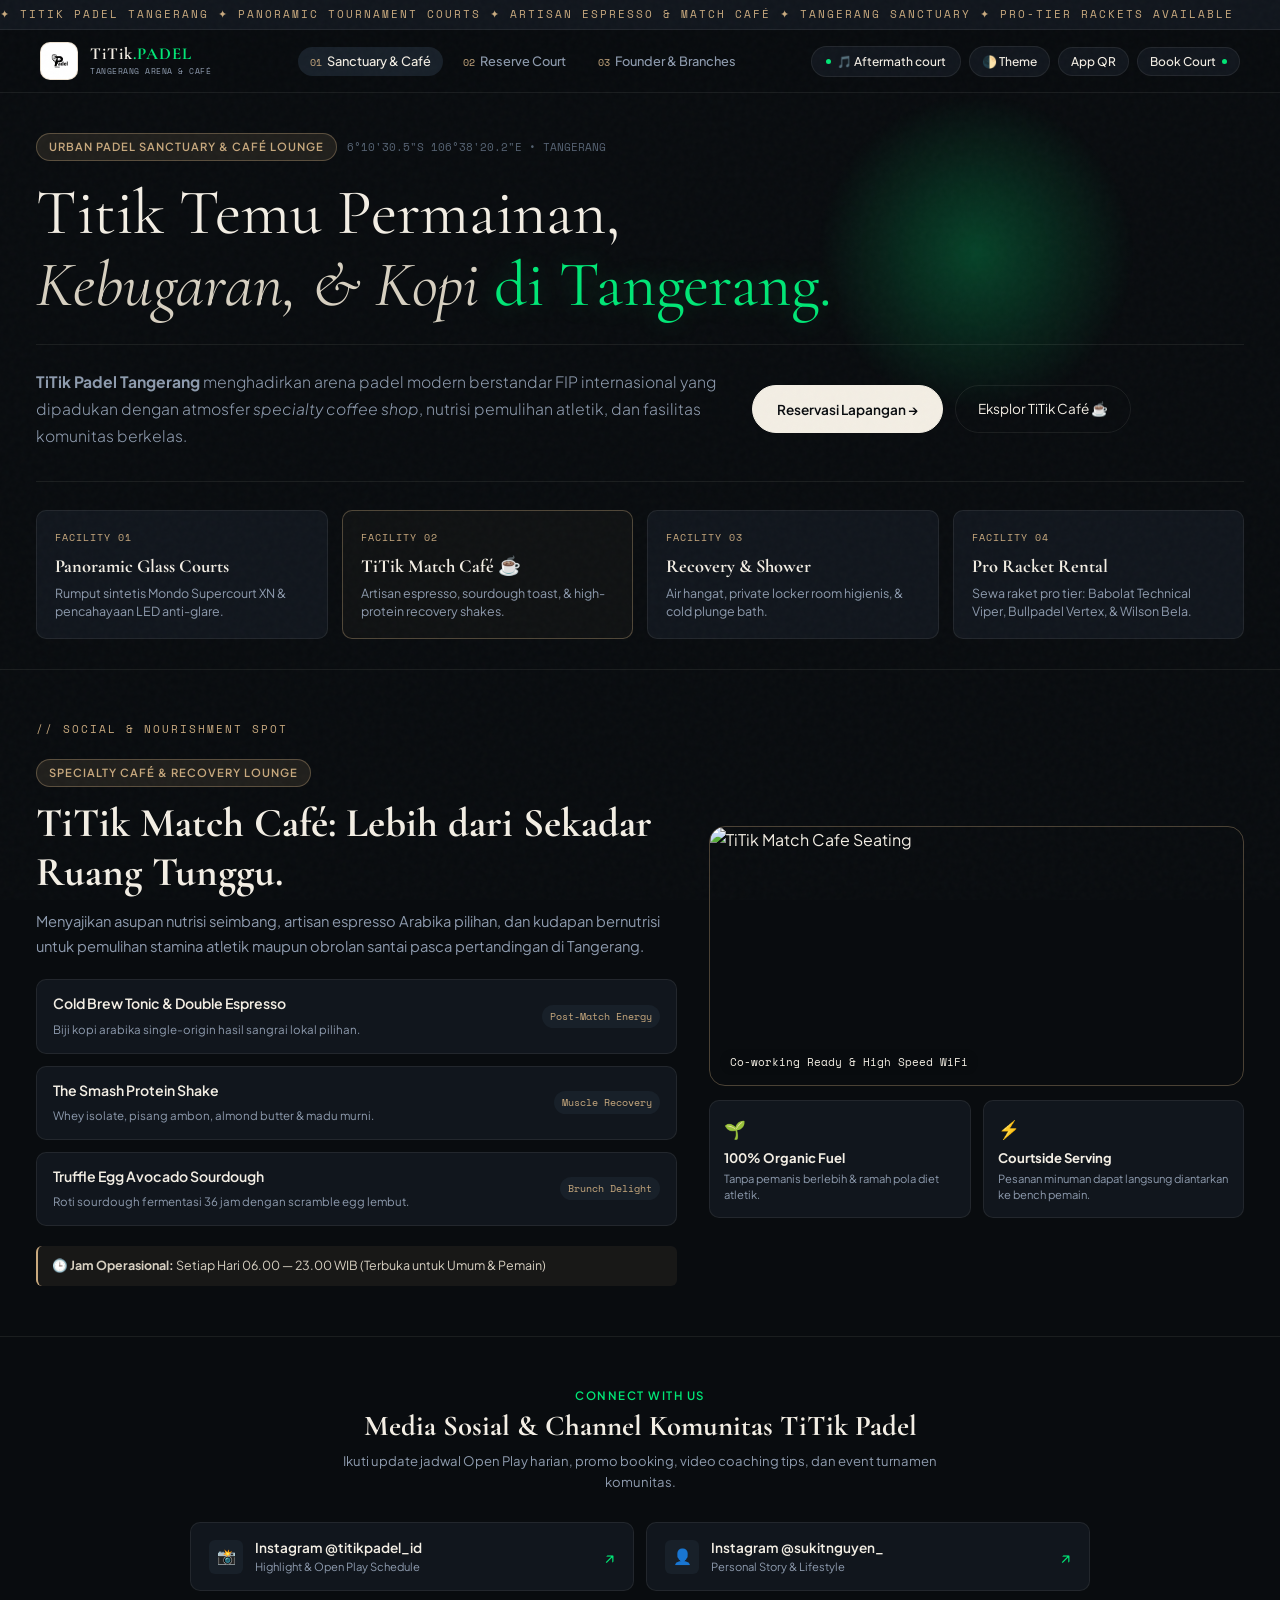
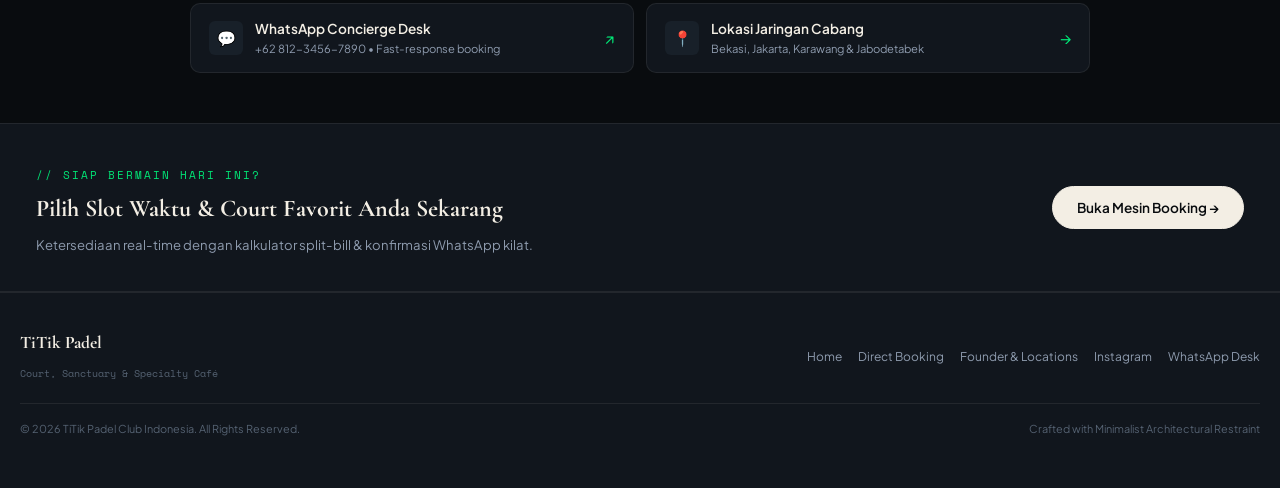
==== index.html @ 5cbf877b "website TitikPadel with App update v5.29 new revision of ui mobile and test update with new imeprove" ====
<!DOCTYPE html>
<html lang="id" class="dark">
<head>
    <meta charset="UTF-8">
    <meta name="viewport" content="width=device-width, initial-scale=1.0, maximum-scale=1.0, user-scalable=no, viewport-fit=cover">
    <title>TiTik Padel Tangerang — Court, Sanctuary & Match Café</title>
    
    <link rel="icon" type="image/svg+xml" href="Logo/Logo_Padel.svg">
    <link rel="alternate icon" type="image/png" href="Logo/Logo_Padel.svg">
    <link rel="apple-touch-icon" href="Logo/Logo_Padel.svg">

    <link rel="manifest" href="manifest.json">
    <meta name="theme-color" content="#090C0F">
    <meta name="mobile-web-app-capable" content="yes">
    
    <link rel="preconnect" href="https://fonts.googleapis.com">
    <link rel="preconnect" href="https://fonts.gstatic.com" crossorigin>
    <link href="https://fonts.googleapis.com/css2?family=Cormorant+Garamond:ital,wght@0,400;0,600;0,700;1,400&family=Plus+Jakarta+Sans:wght@300;400;500;600;700&family=Space+Mono:wght@400;700&display=swap" rel="stylesheet">
    <link rel="stylesheet" href="style.css">
    
    <script src="https://cdn.jsdelivr.net/npm/qrcodejs@1.0.0/qrcode.min.js"></script>
    <script>
        (function() {
            const savedTheme = localStorage.getItem('titik_theme_mode') || 'dark';
            if (savedTheme === 'light') {
                document.documentElement.classList.remove('dark');
                document.documentElement.classList.add('light-theme');
            }
        })();
    </script>
</head>
<body class="bg-obsidian text-ecru antialiased selection:bg-court-green selection:text-obsidian" data-music-theme="hiper">

    <div class="noise-overlay" aria-hidden="true"></div>
    <audio id="globalAudio" preload="auto"></audio>

    <div id="toastNotification" class="toast-bubble" role="alert" aria-live="assertive">
        <span class="toast-icon">⚡</span>
        <span id="toastMsg" class="toast-text">Slot berhasil dipilih.</span>
    </div>

    <!-- Tombol Menu Kotak Floating di Posisi Tanda Plus (Kanan Bawah) untuk Mobile -->
    <button class="mobile-floating-menu-btn" id="mobileMenuBtn" aria-label="Toggle Menu">
        <span>☰</span>
    </button>

    <div class="top-marquee">
        <div class="marquee-track">
            <span>✦ TITIK PADEL TANGERANG ✦ PANORAMIC TOURNAMENT COURTS ✦ ARTISAN ESPRESSO & MATCH CAFÉ ✦ TANGERANG SANCTUARY ✦ PRO-TIER RACKETS AVAILABLE</span>
        </div>
    </div>

    <!-- NAVBAR -->
    <header class="luxury-navbar">
        <div class="nav-inner">
            <a href="javascript:void(0)" onclick="navigateTo('sanctuary')" class="brand-signature">
                <div class="logo-wrapper">
                    <img src="Logo/Logo_Padel.svg" alt="TiTik Padel Logo" class="brand-svg-logo" onerror="this.onerror=null; this.src='Logo/Logo_Padel.svg';">
                </div>
                <div class="brand-text">
                    <span class="brand-title">TiTik<span>.PADEL</span></span>
                    <span class="brand-tagline">TANGERANG ARENA & CAFÉ</span>
                </div>
            </a>

            <nav class="nav-menu">
                <button onclick="navigateTo('sanctuary')" class="nav-link active" data-nav="sanctuary"><span>01</span> Sanctuary & Café</button>
                <button onclick="navigateTo('booking')" class="nav-link" data-nav="booking"><span>02</span> Reserve Court</button>
                <button onclick="navigateTo('founder')" class="nav-link" data-nav="founder"><span>03</span> Founder & Branches</button>
            </nav>

            <div class="nav-actions">
                <button id="openMusicModalBtn" class="btn-editorial" style="padding: 7px 14px; cursor: pointer;">
                    <span class="btn-dot" id="musicPulseDot"></span>
                    <span id="navTrackTitle" class="btn-text">🎵 Shuffle Music</span>
                </button>

                <button id="themeToggle" class="btn-editorial" style="padding: 7px 12px; cursor: pointer;" title="Ganti Mode Warna">
                    <span>🌓 Theme</span>
                </button>

                <!-- Tombol QR Code (Hanya di Desktop) -->
                <button onclick="openQRModal()" class="btn-editorial hidden-mobile" style="cursor: pointer;">
                    <span class="btn-text">App QR</span>
                </button>

                <!-- Tombol Install Langsung (Hanya di Mobile jika belum terinstal) -->
                <button id="btnInstallApp" class="btn-editorial" style="cursor: pointer; display: none; background: var(--c-court-green); color: var(--c-obsidian); font-weight: 700;">
                    <span class="btn-text">📥 Install App</span>
                </button>

                <button onclick="navigateTo('booking')" class="btn-editorial hidden-mobile" style="cursor: pointer;">
                    <span class="btn-text">Book Court</span>
                    <span class="btn-dot"></span>
                </button>
            </div>
        </div>

        <div class="mobile-nav-drawer" id="mobileDrawer">
            <button onclick="navigateTo('sanctuary'); closeMobileMenu();" class="mobile-nav-item active" data-nav-mobile="sanctuary">01. Sanctuary & Café</button>
            <button onclick="navigateTo('booking'); closeMobileMenu();" class="mobile-nav-item" data-nav-mobile="booking">02. Reserve Court</button>
            <button onclick="navigateTo('founder'); closeMobileMenu();" class="mobile-nav-item" data-nav-mobile="founder">03. Founder & Branches</button>
            <div class="mobile-drawer-socials">
                <span>Direct Links:</span>
                <div class="drawer-social-icons">
                    <a href="https://www.instagram.com/titikpadel_id/" target="_blank" rel="noopener">Instagram</a>
                    <a href="https://www.instagram.com/sukitnguyen_?igsh=MXJwODJlb2YyNWVobw==" target="_blank" rel="noopener">Founder</a>
                    <a href="https://wa.me/6281234567890" target="_blank" rel="noopener">WhatsApp</a>
                </div>
            </div>
        </div>
    </header>

    <!-- LAYER 01: SANCTUARY & CAFÉ -->
    <div id="layer-sanctuary" class="page-layer active">
        <section class="hero-sanctuary">
            <div class="hero-backdrop-glow"></div>
            
            <div class="hero-content">
                <div class="hero-eyebrow">
                    <span class="badge-pill">Urban Padel Sanctuary & Café Lounge</span>
                    <span class="coords">6°10'30.5"S 106°38'20.2"E • TANGERANG</span>
                </div>

                <h1 class="hero-display-title">
                    Titik Temu Permainan, <br>
                    <em>Kebugaran, & Kopi</em> <span class="text-glow">di Tangerang.</span>
                </h1>

                <div class="hero-split-desc">
                    <p class="lead-text">
                        <strong>TiTik Padel Tangerang</strong> menghadirkan arena padel modern berstandar FIP internasional yang dipadukan dengan atmosfer <em>specialty coffee shop</em>, nutrisi pemulihan atletik, dan fasilitas komunitas berkelas.
                    </p>
                    <div class="hero-cta-cluster">
                        <button onclick="navigateTo('booking')" class="btn-luxe-solid">Reservasi Lapangan &rarr;</button>
                        <a href="#cafe-section" class="btn-luxe-outline">Eksplor TiTik Café ☕</a>
                    </div>
                </div>
            </div>

            <div class="sanctuary-stats-bar">
                <div class="stat-card">
                    <span class="stat-mono">FACILITY 01</span>
                    <h3>Panoramic Glass Courts</h3>
                    <p>Rumput sintetis Mondo Supercourt XN & pencahayaan LED anti-glare.</p>
                </div>
                <div class="stat-card highlight-cafe">
                    <span class="stat-mono">FACILITY 02</span>
                    <h3>TiTik Match Café ☕</h3>
                    <p>Artisan espresso, sourdough toast, & high-protein recovery shakes.</p>
                </div>
                <div class="stat-card">
                    <span class="stat-mono">FACILITY 03</span>
                    <h3>Recovery & Shower</h3>
                    <p>Air hangat, private locker room higienis, & cold plunge bath.</p>
                </div>
                <div class="stat-card">
                    <span class="stat-mono">FACILITY 04</span>
                    <h3>Pro Racket Rental</h3>
                    <p>Sewa raket pro tier: Babolat Technical Viper, Bullpadel Vertex, & Wilson Bela.</p>
                </div>
            </div>
        </section>

        <!-- Café Feature -->
        <section id="cafe-section" class="cafe-feature-section">
            <div class="container-luxury">
                <div class="section-tag-line">
                    <span>// SOCIAL & NOURISHMENT SPOT</span>
                </div>

                <div class="cafe-grid-layout">
                    <div class="cafe-story">
                        <span class="badge-pill cafe-badge">Specialty Café & Recovery Lounge</span>
                        <h2 class="section-heading-serif">TiTik Match Café: Lebih dari Sekadar Ruang Tunggu.</h2>
                        <p class="cafe-p">
                            Menyajikan asupan nutrisi seimbang, artisan espresso Arabika pilihan, dan kudapan bernutrisi untuk pemulihan stamina atletik maupun obrolan santai pasca pertandingan di Tangerang.
                        </p>

                        <div class="cafe-menu-highlights">
                            <div class="menu-item-row">
                                <div class="menu-lead">
                                    <span class="menu-title">Cold Brew Tonic & Double Espresso</span>
                                    <span class="menu-desc">Biji kopi arabika single-origin hasil sangrai lokal pilihan.</span>
                                </div>
                                <span class="menu-tag">Post-Match Energy</span>
                            </div>

                            <div class="menu-item-row">
                                <div class="menu-lead">
                                    <span class="menu-title">The Smash Protein Shake</span>
                                    <span class="menu-desc">Whey isolate, pisang ambon, almond butter & madu murni.</span>
                                </div>
                                <span class="menu-tag">Muscle Recovery</span>
                            </div>

                            <div class="menu-item-row">
                                <div class="menu-lead">
                                    <span class="menu-title">Truffle Egg Avocado Sourdough</span>
                                    <span class="menu-desc">Roti sourdough fermentasi 36 jam dengan scramble egg lembut.</span>
                                </div>
                                <span class="menu-tag">Brunch Delight</span>
                            </div>
                        </div>

                        <div class="cafe-timing-bar">
                            <span>🕒 <strong>Jam Operasional:</strong> Setiap Hari 06.00 — 23.00 WIB (Terbuka untuk Umum & Pemain)</span>
                        </div>
                    </div>

                    <div class="cafe-visuals">
                        <div class="cafe-card-photo-main">
                            <img src="https://images.unsplash.com/photo-1554118811-1e0d58224f24?q=80&w=800&auto=format&fit=crop" alt="TiTik Match Cafe Seating" class="cafe-img">
                            <div class="photo-overlay-tag">
                                <span>Co-working Ready & High Speed WiFi</span>
                            </div>
                        </div>
                        <div class="cafe-mini-grid">
                            <div class="mini-spec-card">
                                <span class="spec-icon">🌱</span>
                                <h4>100% Organic Fuel</h4>
                                <p>Tanpa pemanis berlebih & ramah pola diet atletik.</p>
                            </div>
                            <div class="mini-spec-card">
                                <span class="spec-icon">⚡</span>
                                <h4>Courtside Serving</h4>
                                <p>Pesanan minuman dapat langsung diantarkan ke bench pemain.</p>
                            </div>
                        </div>
                    </div>
                </div>
            </div>
        </section>

        <!-- Social Channels -->
        <section class="main-socials-section">
            <div class="container-luxury">
                <div class="channels-head text-center">
                    <span class="section-subtitle">CONNECT WITH US</span>
                    <h2 class="section-heading-serif">Media Sosial & Channel Komunitas TiTik Padel</h2>
                    <p>Ikuti update jadwal Open Play harian, promo booking, video coaching tips, dan event turnamen komunitas.</p>
                </div>

                <div class="social-channels-bar">
                    <a href="https://www.instagram.com/titikpadel_id/" target="_blank" class="social-hub-card highlight" rel="noopener">
                        <div class="sh-left">
                            <div class="sh-icon">📸</div>
                            <div>
                                <span class="sh-title">Instagram @titikpadel_id</span>
                                <span class="sh-sub">Highlight & Open Play Schedule</span>
                            </div>
                        </div>
                        <span class="sh-arrow">&nearr;</span>
                    </a>

                    <a href="https://www.instagram.com/sukitnguyen_?igsh=MXJwODJlb2YyNWVobw==" target="_blank" class="social-hub-card" rel="noopener">
                        <div class="sh-left">
                            <div class="sh-icon">👤</div>
                            <div>
                                <span class="sh-title">Instagram @sukitnguyen_</span>
                                <span class="sh-sub">Personal Story & Lifestyle</span>
                            </div>
                        </div>
                        <span class="sh-arrow">&nearr;</span>
                    </a>

                    <a href="https://wa.me/6281234567890" target="_blank" class="social-hub-card" rel="noopener">
                        <div class="sh-left">
                            <div class="sh-icon">💬</div>
                            <div>
                                <span class="sh-title">WhatsApp Concierge Desk</span>
                                <span class="sh-sub">+62 812-3456-7890 &bull; Fast-response booking</span>
                            </div>
                        </div>
                        <span class="sh-arrow">&nearr;</span>
                    </a>

                    <a href="javascript:void(0)" onclick="navigateTo('founder'); setTimeout(() => document.getElementById('venues-section').scrollIntoView({behavior:'smooth'}), 300);" class="social-hub-card" rel="noopener">
                        <div class="sh-left">
                            <div class="sh-icon">📍</div>
                            <div>
                                <span class="sh-title">Lokasi Jaringan Cabang</span>
                                <span class="sh-sub">Bekasi, Jakarta, Karawang & Jabodetabek</span>
                            </div>
                        </div>
                        <span class="sh-arrow">&rarr;</span>
                    </a>
                </div>
            </div>
        </section>

        <section class="booking-cta-strip">
            <div class="container-luxury flex-between-cta">
                <div>
                    <span class="section-tag-line" style="color: var(--c-court-green);">// SIAP BERMAIN HARI INI?</span>
                    <h3 class="cta-title">Pilih Slot Waktu & Court Favorit Anda Sekarang</h3>
                    <p class="cta-desc">Ketersediaan real-time dengan kalkulator split-bill & konfirmasi WhatsApp kilat.</p>
                </div>
                <button onclick="navigateTo('booking')" class="btn-luxe-solid cta-btn">Buka Mesin Booking &rarr;</button>
            </div>
        </section>
    </div>

    <!-- LAYER 02: BOOKING ENGINE -->
    <div id="layer-booking" class="page-layer">
        <main class="booking-engine-wrapper">
            <div class="engine-steps-bar">
                <div class="step-badge active" id="badgeStep1"><span>01</span> Tanggal & Lapangan</div>
                <div class="step-line"></div>
                <div class="step-badge" id="badgeStep2"><span>02</span> Jam Bermain</div>
                <div class="step-line"></div>
                <div class="step-badge" id="badgeStep3"><span>03</span> Pro Gear & Café</div>
                <div class="step-line"></div>
                <div class="step-badge" id="badgeStep4"><span>04</span> Checkout</div>
            </div>

            <div class="engine-main-grid">
                <div class="workspace-panel">
                    <section class="panel-box">
                        <div class="panel-head">
                            <div class="head-left">
                                <span class="step-indicator">STEP 01</span>
                                <h2>Pilih Tanggal Bermain</h2>
                            </div>
                            <div class="head-right">
                                <span class="slot-counter-badge" id="availCountBadge">Memuat ketersediaan...</span>
                            </div>
                        </div>

                        <div class="date-ribbon-wrapper">
                            <button type="button" class="ribbon-arrow-btn prev hidden-mobile" id="dateScrollPrev" aria-label="Previous Day">&#8249;</button>
                            <div class="date-ribbon-scroller" id="dateRibbon"></div>
                            <button type="button" class="ribbon-arrow-btn next hidden-mobile" id="dateScrollNext" aria-label="Next Day">&#8250;</button>
                        </div>
                        <div class="swipe-hint mobile-only">⇄ Geser ke samping untuk ganti tanggal</div>
                    </section>

                    <section class="panel-box">
                        <div class="panel-head">
                            <div class="head-left">
                                <span class="step-indicator">STEP 02</span>
                                <h2>Pilih Arena Lapangan TiTik Tangerang</h2>
                            </div>
                            <div class="court-filter-toggle">
                                <button class="filter-btn active" data-filter="all">Semua</button>
                                <button class="filter-btn" data-filter="indoor">Indoor</button>
                                <button class="filter-btn" data-filter="outdoor">Semi-Outdoor</button>
                            </div>
                        </div>

                        <div class="court-cards-container" id="courtContainer"></div>
                    </section>

                    <section class="panel-box">
                        <div class="panel-head">
                            <div class="head-left">
                                <span class="step-indicator">STEP 03</span>
                                <h2>Pilih Jam & Sesi Waktu</h2>
                                <p class="panel-sub">Pilih satu atau beberapa slot berurutan untuk durasi lebih panjang.</p>
                            </div>
                            
                            <div class="slot-legend-editorial">
                                <span class="legend-chip"><i class="chip-dot dot-free"></i> Tersedia</span>
                                <span class="legend-chip"><i class="chip-dot dot-chosen"></i> Dipilih</span>
                                <span class="legend-chip"><i class="chip-dot dot-taken"></i> Terisi</span>
                            </div>
                        </div>

                        <div class="period-cluster">
                            <div class="period-label">
                                <span>☕ MORNING SESSIONS</span>
                                <small>06:00 — 11:00 WIB (Tarif Pagi)</small>
                            </div>
                            <div class="slot-matrix-grid" id="morningMatrix"></div>
                        </div>

                        <div class="period-cluster">
                            <div class="period-label">
                                <span>☀️ NOON & AFTERNOON</span>
                                <small>11:00 — 17:00 WIB (Tarif Siang)</small>
                            </div>
                            <div class="slot-matrix-grid" id="afternoonMatrix"></div>
                        </div>

                        <div class="period-cluster">
                            <div class="period-label">
                                <span>🌙 PRIME NIGHT MATCHES</span>
                                <small>17:00 — 23:00 WIB (Peak Match Atmosphere)</small>
                            </div>
                            <div class="slot-matrix-grid" id="nightMatrix"></div>
                        </div>
                    </section>

                    <section class="panel-box">
                        <div class="panel-head">
                            <div class="head-left">
                                <span class="step-indicator">STEP 04</span>
                                <h2>Pilihan Sewa Raket (Reguler & Pro-Tier)</h2>
                                <p class="panel-sub">Tentukan raket sesuai gaya bermain Anda: Reguler Club atau Carbon Pro.</p>
                            </div>
                        </div>

                        <div class="addons-grid-luxe">
                            <div class="luxe-addon-card" data-addon-id="racket_std">
                                <div class="addon-left-meta">
                                    <div class="addon-icon-sym">🎾</div>
                                    <div class="addon-detail">
                                        <h4>Standard Club Racket (Bullpadel / Nox Entry)</h4>
                                        <p>Cocok untuk pemula, kontrol seimbang & nyaman.</p>
                                        <span class="addon-fee">+Rp 40.000 / raket</span>
                                    </div>
                                </div>
                                <div class="qty-counter">
                                    <button type="button" class="btn-qty minus" data-target="racket_std">-</button>
                                    <span class="qty-val" id="qty-racket_std">0</span>
                                    <button type="button" class="btn-qty plus" data-target="racket_std">+</button>
                                </div>
                            </div>

                            <div class="luxe-addon-card" data-addon-id="racket_vertex">
                                <div class="addon-left-meta">
                                    <div class="addon-icon-sym">⭐</div>
                                    <div class="addon-detail">
                                        <h4>Bullpadel Vertex 04 Pro 2026</h4>
                                        <p>Carbon Xtend 12K, Topspin texture & extreme power.</p>
                                        <span class="addon-fee">+Rp 95.000 / raket</span>
                                    </div>
                                </div>
                                <div class="qty-counter">
                                    <button type="button" class="btn-qty minus" data-target="racket_vertex">-</button>
                                    <span class="qty-val" id="qty-racket_vertex">0</span>
                                    <button type="button" class="btn-qty plus" data-target="racket_vertex">+</button>
                                </div>
                            </div>

                            <div class="luxe-addon-card" data-addon-id="racket_viper">
                                <div class="addon-left-meta">
                                    <div class="addon-icon-sym">🔥</div>
                                    <div class="addon-detail">
                                        <h4>Babolat Technical Viper Carbon</h4>
                                        <p>Raket Juan Lebrón edition, maximum explosive smash power.</p>
                                        <span class="addon-fee">+Rp 110.000 / raket</span>
                                    </div>
                                </div>
                                <div class="qty-counter">
                                    <button type="button" class="btn-qty minus" data-target="racket_viper">-</button>
                                    <span class="qty-val" id="qty-racket_viper">0</span>
                                    <button type="button" class="btn-qty plus" data-target="racket_viper">+</button>
                                </div>
                            </div>

                            <div class="luxe-addon-card" data-addon-id="racket_bela">
                                <div class="addon-left-meta">
                                    <div class="addon-icon-sym">🏆</div>
                                    <div class="addon-detail">
                                        <h4>Wilson Bela Pro V2 (Fernando Belasteguín)</h4>
                                        <p>Premium 3K Carbon, solid feel & tournament precision.</p>
                                        <span class="addon-fee">+Rp 115.000 / raket</span>
                                    </div>
                                </div>
                                <div class="qty-counter">
                                    <button type="button" class="btn-qty minus" data-target="racket_bela">-</button>
                                    <span class="qty-val" id="qty-racket_bela">0</span>
                                    <button type="button" class="btn-qty plus" data-target="racket_bela">+</button>
                                </div>
                            </div>
                        </div>

                        <div class="border-t border-slate-800 pt-5 mt-6">
                            <div class="panel-head" style="margin-bottom: 12px;">
                                <div class="head-left">
                                    <span class="step-indicator">EXTRA CONSUMABLES</span>
                                    <h3 style="font-size: 1.1rem; font-weight: 700;">Pilihan Bola & Paket TiTik Café</h3>
                                </div>
                            </div>

                            <div class="addons-grid-luxe">
                                <div class="luxe-addon-card" data-addon-id="balls_regular">
                                    <div class="addon-left-meta">
                                        <div class="addon-icon-sym">🎾</div>
                                        <div class="addon-detail">
                                            <h4>Bola Padel Reguler (Sewa 3 Bola Latihan)</h4>
                                            <p>Bola standar latihan klub dengan tekanan stabil.</p>
                                            <span class="addon-fee">+Rp 25.000 / set</span>
                                        </div>
                                    </div>
                                    <div class="qty-counter">
                                        <button type="button" class="btn-qty minus" data-target="balls_regular">-</button>
                                        <span class="qty-val" id="qty-balls_regular">0</span>
                                        <button type="button" class="btn-qty plus" data-target="balls_regular">+</button>
                                    </div>
                                </div>

                                <div class="luxe-addon-card" data-addon-id="balls_pro">
                                    <div class="addon-left-meta">
                                        <div class="addon-icon-sym">🥫</div>
                                        <div class="addon-detail">
                                            <h4>Head Padel Pro Can (3 Bola Baru Segel FIP)</h4>
                                            <p>Kaleng baru bertekanan turnamen. Hak milik Anda.</p>
                                            <span class="addon-fee">+Rp 55.000 / kaleng</span>
                                        </div>
                                    </div>
                                    <div class="qty-counter">
                                        <button type="button" class="btn-qty minus" data-target="balls_pro">-</button>
                                        <span class="qty-val" id="qty-balls_pro">0</span>
                                        <button type="button" class="btn-qty plus" data-target="balls_pro">+</button>
                                    </div>
                                </div>

                                <div class="luxe-addon-card" data-addon-id="cafepack">
                                    <div class="addon-left-meta">
                                        <div class="addon-icon-sym">☕</div>
                                        <div class="addon-detail">
                                            <h4>TiTik Café Recovery Perk (2 Drink + Snack)</h4>
                                            <p>2 Iced Latte/Shake + 1 Energy Bar diantar ke bench lapangan.</p>
                                            <span class="addon-fee">+Rp 75.000 / bundle</span>
                                        </div>
                                    </div>
                                    <div class="qty-counter">
                                        <button type="button" class="btn-qty minus" data-target="cafepack">-</button>
                                        <span class="qty-val" id="qty-cafepack">0</span>
                                        <button type="button" class="btn-qty plus" data-target="cafepack">+</button>
                                    </div>
                                </div>
                            </div>
                        </div>
                    </section>
                </div>

                <aside class="concierge-sidebar" id="conciergeSidebar">
                    <div class="concierge-card">
                        <div class="concierge-header">
                            <div class="concierge-badge">TITIK CONCIERGE TICKET</div>
                            <span class="live-pulse">ARENA LIVE</span>
                        </div>

                        <div class="manifest-table">
                            <div class="manifest-item">
                                <span class="m-lbl">Tanggal Bermain</span>
                                <span class="m-val" id="summaryDate">-</span>
                            </div>
                            <div class="manifest-item">
                                <span class="m-lbl">Arena Lapangan</span>
                                <span class="m-val" id="summaryCourt">-</span>
                            </div>
                            <div class="manifest-item">
                                <span class="m-lbl">Durasi & Slot</span>
                                <div class="m-val-block" id="summarySlots">
                                    <span class="placeholder-text">Belum ada slot dipilih</span>
                                </div>
                            </div>
                            <div class="manifest-item">
                                <span class="m-lbl">Gear & Café Perks</span>
                                <span class="m-val" id="summaryAddons">Rp 0</span>
                            </div>
                        </div>

                        <div class="promo-box">
                            <div class="promo-input-group">
                                <input type="text" id="inputPromo" placeholder="Kode Promo (TITIKFIRST)" uppercase autocomplete="off">
                                <button type="button" id="btnApplyPromo">APPLY</button>
                            </div>
                            <p class="promo-feedback" id="promoFeedback"></p>
                        </div>

                        <div class="split-bill-widget">
                            <div class="split-head">
                                <span>👥 Split Bill per Pemain</span>
                                <div class="split-counter">
                                    <button type="button" class="btn-split" id="splitMinus">-</button>
                                    <span id="splitPlayerCount">4</span> Orang
                                    <button type="button" class="btn-split" id="splitPlus">+</button>
                                </div>
                            </div>
                            <div class="split-result">
                                <span>Estimasi per Orang:</span>
                                <strong id="splitPerPerson">Rp 0</strong>
                            </div>
                        </div>

                        <div class="pricing-breakdown">
                            <div class="price-line">
                                <span>Subtotal Lapangan</span>
                                <span id="calcSubtotalCourt">Rp 0</span>
                            </div>
                            <div class="price-line">
                                <span>Subtotal Gear & Café</span>
                                <span id="calcSubtotalAddons">Rp 0</span>
                            </div>
                            <div class="price-line discount" id="discountLine" style="display: none;">
                                <span>Diskon Promo</span>
                                <span id="calcDiscount">- Rp 0</span>
                            </div>
                            <div class="price-line">
                                <span>Facility & Locker Fee</span>
                                <span id="calcFee">Rp 0</span>
                            </div>
                            <div class="price-line grand-total">
                                <span>Total Pembayaran</span>
                                <span class="grand-val" id="calcGrandTotal">Rp 0</span>
                            </div>
                        </div>

                        <form class="guest-booking-form" id="mainBookingForm" onsubmit="event.preventDefault(); proceedBookingSubmission();">
                            <div class="input-stacked">
                                <label for="clientName">Nama Pemesan</label>
                                <input type="text" id="clientName" placeholder="Contoh: Alexander Pratama" required>
                            </div>

                            <div class="input-stacked">
                                <label for="clientWhatsapp">Nomor WhatsApp Aktif</label>
                                <input type="tel" id="clientWhatsapp" placeholder="0812XXXXXXXX (Wajib aktif)" required inputmode="numeric">
                            </div>

                            <div class="input-stacked">
                                <label for="clientEmail">Email Konfirmasi</label>
                                <input type="email" id="clientEmail" placeholder="alexander@domain.com" required>
                            </div>

                            <div class="input-stacked">
                                <label for="clientNotes">Catatan untuk TiTik Concierge</label>
                                <input type="text" id="clientNotes" placeholder="Contoh: Siapkan raket Wilson Bela sebelum main">
                            </div>

                            <button type="submit" id="btnSubmitBooking" class="btn-submit-luxe" disabled>
                                <span class="submit-txt">Kunci Slot & Bayar</span>
                                <span class="submit-arrow">&rarr;</span>
                            </button>
                        </form>

                        <div class="concierge-guarantee">
                            <span>🔒 Transaksi aman & proteksi slot instan 15 menit</span>
                        </div>
                    </div>
                </aside>
            </div>
        </main>

        <div class="mobile-booking-floating-bar" id="mobileFloatingBar">
            <div class="floating-left">
                <span class="floating-label">Total Tagihan (<span id="mobileSlotCount">0 Jam</span>)</span>
                <span class="floating-price" id="mobileTotalPrice">Rp 0</span>
            </div>
            <button type="button" class="btn-luxe-solid btn-mobile-sheet-trigger" id="btnOpenMobileSheet" disabled>
                Checkout &rarr;
            </button>
        </div>
    </div>

    <!-- LAYER 03: DETAILED FOUNDER & INTERACTIVE MAPS -->
    <div id="layer-founder" class="page-layer">
        <main class="owner-page-container">
            <section class="founder-monograph">
                <div class="monograph-grid">
                    <div class="portrait-column">
                        <div class="portrait-frame">
                            <img src="./founder.png?v=7" alt="Reyner Zelig Pratama - Founder of TiTik Padel" class="founder-photo crisp-logo" onerror="this.onerror=null; this.src='https://images.unsplash.com/photo-1507003211169-0a1dd7228f2d?q=80&w=900&auto=format&fit=crop';">
                            <div class="portrait-caption" style="display: flex; flex-direction: column; gap: 4px; margin-top: 12px; font-family: var(--font-mono); font-size: 0.72rem; color: var(--c-ecru);">
                                <div style="display: flex; justify-content: space-between;">
                                    <strong style="color: var(--c-court-green);">Reyner Zelig Pratama</strong>
                                    <span style="color: var(--c-bronze-gold);">26 Tahun</span>
                                </div>
                                <div style="display: flex; justify-content: space-between; color: var(--c-muted); font-size: 0.65rem;">
                                    <span>DOB: 12-10-2000</span>
                                    <span>Managing Principal</span>
                                </div>
                                <p style="margin-top: 6px; font-size: 0.68rem; font-style: italic; color: var(--c-ecru-dim); line-height: 1.4; border-top: 1px solid var(--border-hairline); padding-top: 4px;">
                                    "Tegas dan disiplin dalam memimpin, namun selalu mengalirkan kasih sayang yang hangat bagi sesama. Berdedikasi penuh untuk keluarga, taat beragama, serta tak pernah ragu berbagi."
                                </p>
                            </div>
                        </div>
                    </div>

                    <div class="narrative-column">
                        <div class="section-tag-line">
                            <span>// LEADERSHIP & DETAILED BIOGRAPHY</span>
                        </div>
                        
                        <h1 class="monograph-heading">
                            Menemukan "Titik" di Mana <br>
                            <em>Akurasi, Bisnis, & Komunitas</em> Melebur.
                        </h1>

                        <p class="narrative-lead">
                            "Dipimpin oleh sosok muda karismatik berusia 26 tahun yang menguasai peta bisnis modern secara mendalam. Menyatukan ketegasan disiplin profesional dengan kehangatan empati, ia sukses membawa jaringan biliar, retail vape, hingga arena padel berstandar internasional."
                        </p>

                        <div class="biography-blocks">
                            <div class="bio-chunk">
                                <h4>1. DNA Presisi, Ketegasan & Karisma Kepemimpinan</h4>
                                <p>Lahir dengan visi bisnis yang tajam di usia 26 tahun, <strong>Reyner Zelig Pratama</strong> memiliki pengetahuan luas dalam lanskap industri kreatif dan komersial. Karismanya yang kuat dan tegas selalu mendorong para karyawan untuk bergerak cepat tanggap, siap siaga, dan menjunjung tinggi standar profesionalisme. Di balik ketegasannya, tersimpan rasa kasih sayang yang membara—ia membimbing tim dengan kehalusan hati namun tetap berpegang pada disiplin yang kokoh.</p>
                            </div>
                            <div class="bio-chunk">
                                <h4>2. Kolaborasi Strategis Bersama Rekan Sejawat</h4>
                                <p>Dalam merintis dan membesarkan jaringan usaha biliar dan lifestyle ini, ia tidak berjalan sendirian. Reyner membangun sinergi bersama dua orang rekan dekat yang sama-sama memiliki gairah dan dedikasi luar biasa di industri hiburan dan biliar. Kerja sama tim yang solid ini memperkokoh jaringan relasi lintas sektor serta menjaga kualitas operasional di setiap cabang tetap prima.</p>
                            </div>
                            <div class="bio-chunk">
                                <h4>3. Keseimbangan Hidup, Ketaatan & Ekspansi Jabodetabek</h4>
                                <p>Sebagai pribadi yang taat beragama, ia meyakini bahwa setiap pencapaian dan berkat harus senantiasa dibagikan kepada sesama tanpa ragu. Di tengah kesibukannya mengelola ekspansi bisnis di wilayah <strong>Bekasi, Jakarta, Karawang, hingga seluruh kawasan Jabodetabek</strong> (mulai dari jaringan Bros Vape hingga TiTik Padel), ia selalu memastikan waktu utamanya tetap tersedia bagi keluarga tercinta.</p>
                            </div>
                        </div>

                        <div class="founder-metrics-strip">
                            <div class="f-metric">
                                <span class="f-val">JABODETABEK</span>
                                <span class="f-lbl">Bekasi, Jakarta & Karawang</span>
                            </div>
                            <div class="f-metric">
                                <span class="f-val">FIP-01</span>
                                <span class="f-lbl">Standard Panoramic Glass Court</span>
                            </div>
                            <div class="f-metric">
                                <span class="f-val">6 AM - 11 PM</span>
                                <span class="f-lbl">Daily Arena & Café Hours</span>
                            </div>
                        </div>
                    </div>
                </div>
            </section>

            <!-- DEDICATED INTERACTIVE MAPS SECTION -->
            <section class="digital-channels-section" id="venues-section">
                <div class="channels-head">
                    <span class="section-subtitle">FOUNDER'S VENUE NETWORK</span>
                    <h2>Jaringan Cabang Usaha & Peta Lokasi</h2>
                    <p>Jelajahi jaringan cabang biliar, café-vape, dan arena kami di Bekasi, Jakarta, Karawang, dan area Jabodetabek. Klik kartu di bawah untuk membuka *Live Interactive Map Preview* langsung di layar.</p>
                </div>

                <div class="venues-grid-interactive">
                    <div class="venue-card" onclick="openMapModal('Gala Vape', 'https://www.google.com/maps?q=-6.355457909869484,107.36907793972999&hl=id&z=16&output=embed', 'https://maps.app.goo.gl/DKquPacdNNCmxoP19')">
                        <div class="vc-badge">TOKO VAPE</div>
                        <div class="vc-body">
                            <div class="vc-icon">💨</div>
                            <div class="vc-details">
                                <h3>Gala Vape</h3>
                                <p>Karawang &bull; Toko Vape Terkurasi & Komunitas Vaporizer</p>
                            </div>
                        </div>
                        <div class="vc-footer">
                            <span class="vc-action-hint">🗺️ Buka Peta Interaktif</span>
                            <span class="vc-arrow">&rarr;</span>
                        </div>
                    </div>

                    <div class="venue-card" onclick="openMapModal('Bros Vape Cabang Tebet', 'https://www.google.com/maps?q=Tebet,Jakarta+Selatan&hl=id&z=15&output=embed', 'https://maps.app.goo.gl/dcUe6igKkZok5yjV7')">
                        <div class="vc-badge">TOKO VAPE</div>
                        <div class="vc-body">
                            <div class="vc-icon">💨</div>
                            <div class="vc-details">
                                <h3>Bros Vape Cabang: Tebet</h3>
                                <p>Tebet, Jakarta Selatan &bull; Retail Toko Vape & Aksesoris Premium</p>
                            </div>
                        </div>
                        <div class="vc-footer">
                            <span class="vc-action-hint">🗺️ Buka Peta Interaktif</span>
                            <span class="vc-arrow">&rarr;</span>
                        </div>
                    </div>

                    <div class="venue-card" onclick="openMapModal('Bros Vape Cabang Vilnus', 'https://www.google.com/maps?q=Vilnius&hl=id&z=15&output=embed', 'https://maps.app.goo.gl/fUMSxkwsN2GngxLZ6')">
                        <div class="vc-badge">CAFE & TOKO VAPE</div>
                        <div class="vc-body">
                            <div class="vc-icon">☕</div>
                            <div class="vc-details">
                                <h3>Bros Vape Cabang: Vilnus</h3>
                                <p>Area Vilnus &bull; Cafe dan Toko Vape Terpadu</p>
                            </div>
                        </div>
                        <div class="vc-footer">
                            <span class="vc-action-hint">🗺️ Buka Peta Interaktif</span>
                            <span class="vc-arrow">&rarr;</span>
                        </div>
                    </div>

                    <div class="venue-card" onclick="openMapModal('Bros Vape Cabang Otista', 'https://www.google.com/maps?q=Otista,Jakarta&hl=id&z=15&output=embed', 'https://maps.app.goo.gl/mcgZ7GxjF6Wy5B4TA')">
                        <div class="vc-badge">TOKO VAPE, BILIARD & CAFE</div>
                        <div class="vc-body">
                            <div class="vc-icon">🎱</div>
                            <div class="vc-details">
                                <h3>Bros Vape Cabang: Otista</h3>
                                <p>Jl. Otista Raya &bull; Toko Vape, Biliard, dan Cafe</p>
                            </div>
                        </div>
                        <div class="vc-footer">
                            <span class="vc-action-hint">🗺️ Buka Peta Interaktif</span>
                            <span class="vc-arrow">&rarr;</span>
                        </div>
                    </div>
                </div>

                <div class="luxe-channels-grid" style="margin-top: 24px;">
                    <a href="https://www.instagram.com/titikpadel_id/" target="_blank" class="channel-card highlight" rel="noopener">
                        <div class="ch-left">
                            <div class="ch-glyph">IG</div>
                            <div class="ch-info">
                                <span class="ch-title">Instagram @titikpadel_id</span>
                                <span class="ch-handle">Official match news & schedules</span>
                            </div>
                        </div>
                        <span class="ch-action">&nearr;</span>
                    </a>
                    <a href="https://www.instagram.com/sukitnguyen_?igsh=MXJwODJlb2YyNWVobw==" target="_blank" class="channel-card" rel="noopener">
                        <div class="ch-left">
                            <div class="ch-glyph">SN</div>
                            <div class="ch-info">
                                <span class="ch-title">Instagram @sukitnguyen_</span>
                                <span class="ch-handle">Personal story & lifestyle</span>
                            </div>
                        </div>
                        <span class="ch-action">&nearr;</span>
                    </a>
                </div>
            </section>
        </main>
    </div>

    <!-- MODALS -->
    <div id="interactiveMapModal" class="luxe-modal-backdrop">
        <div class="map-modal-sheet">
            <div class="sheet-indicator-bar"></div>
            <div class="map-modal-header" style="display: flex; justify-content: space-between; align-items: center; margin-bottom: 14px;">
                <div>
                    <span class="step-indicator">// LIVE LOCATION PREVIEW</span>
                    <h3 id="mapModalTitle" class="modal-title" style="font-size: 1.25rem; margin: 0;">Lokasi Cabang</h3>
                </div>
                <button onclick="closeMapModal()" class="btn-link-dim" style="font-size: 1.2rem; cursor: pointer; padding: 4px 8px;">✕</button>
            </div>
            <div class="map-iframe-wrapper">
                <iframe id="mapModalIframe" src="" loading="lazy" allowfullscreen referrerpolicy="no-referrer-when-downgrade"></iframe>
            </div>
            <div class="map-modal-footer">
                <a id="mapExternalLink" href="#" target="_blank" rel="noopener" class="btn-luxe-solid full" style="text-align: center;">Buka Rute di Aplikasi Google Maps &rarr;</a>
            </div>
        </div>
    </div>

    <div id="musicPlaylistModal" class="luxe-modal-backdrop">
        <div class="music-modal-sheet">
            <div class="sheet-indicator-bar"></div>
            
            <div class="music-player-header-flex">
                <div>
                    <span class="step-indicator">// MATCHPLAY PLAYLIST</span>
                    <h3 class="modal-title" style="font-size: 1.25rem; margin: 0;">TiTik Soundtracks</h3>
                </div>
                <button onclick="closeMusicModal()" class="btn-link-dim" style="font-size: 1.1rem; cursor: pointer;">✕</button>
            </div>

            <!-- Playlist Tracks Container -->
            <div class="music-tracks-list" id="tracksContainer"></div>

            <!-- Progress Bar & Waktu -->
            <div class="music-progress-wrap" id="progressWrap">
                <div class="music-progress-bar" id="musicProgressBar"></div>
            </div>
            <div class="music-time-info">
                <span id="currentTimeDisplay">00:00</span>
                <span id="totalDurationDisplay">00:00</span>
            </div>

            <!-- Player Controls Bar -->
            <div class="player-controls-bar">
                <button class="player-btn" id="btnPrevTrack" title="Previous Track">⏮</button>
                <button class="player-btn play-pause" id="btnPlayPauseTrack" title="Play/Pause">▶</button>
                <button class="player-btn" id="btnNextTrack" title="Next Track">⏭</button>
            </div>

            <div class="player-extra-actions">
                <span style="font-size: 0.72rem; color: var(--c-muted);">Active Theme: <strong id="currentThemeLabel" style="color: var(--c-court-green);">Hiper Active</strong></span>
                <button onclick="toggleLoopMode()" class="btn-editorial" style="padding: 4px 10px; font-size: 0.7rem;">🔁 Loop</button>
            </div>
        </div>
    </div>

    <div id="qrModal" class="luxe-modal-backdrop">
        <div class="luxe-modal-sheet" style="max-width: 360px;">
            <div class="sheet-indicator-bar"></div>
            <div class="modal-emblem">📱</div>
            <h3 class="modal-title">Download Hybrid App</h3>
            <p class="modal-subtitle">Scan QR statis ini dengan kamera HP untuk menginstal TiTik Padel langsung ke Home Screen.</p>
            <div style="background: white; padding: 14px; border-radius: 12px; display: inline-block; margin-bottom: 20px;">
                <div id="qrcode"></div>
            </div>
            <button type="button" class="btn-luxe-solid full" onclick="closeQRModal()">Tutup</button>
        </div>
    </div>

    <div id="bookingModal" class="luxe-modal-backdrop">
        <div class="luxe-modal-sheet">
            <div class="sheet-indicator-bar"></div>
            <div class="modal-emblem">✦</div>
            <h3 class="modal-title">Reservasi TiTik Padel Diamankan</h3>
            <p class="modal-subtitle">Detail booking Anda telah disiapkan. Lanjutkan konfirmasi ke WhatsApp Concierge.</p>
            <div class="invoice-mini-receipt" id="modalReceiptContent"></div>
            <div class="modal-action-buttons">
                <button type="button" class="btn-luxe-solid full" id="btnSendWhatsApp">Kirim Konfirmasi WhatsApp &rarr;</button>
                <button type="button" class="btn-link-dim" onclick="closeModalAndReset()">Tutup & Kembali</button>
            </div>
        </div>
    </div>

    <!-- FOOTER -->
    <footer class="luxury-footer">
        <div class="footer-top">
            <div class="footer-brand">
                <span class="f-title">TiTik Padel</span>
                <span class="f-sub">Court, Sanctuary & Specialty Café</span>
            </div>
            <div class="footer-links">
                <a href="javascript:void(0)" onclick="navigateTo('sanctuary')">Home</a>
                <a href="javascript:void(0)" onclick="navigateTo('booking')">Direct Booking</a>
                <a href="javascript:void(0)" onclick="navigateTo('founder')">Founder & Locations</a>
                <a href="https://www.instagram.com/titikpadel_id/" target="_blank" rel="noopener">Instagram</a>
                <a href="https://wa.me/6281234567890" target="_blank" rel="noopener">WhatsApp Desk</a>
            </div>
        </div>
        <div class="footer-bottom">
            <span>&copy; 2026 TiTik Padel Club Indonesia. All Rights Reserved.</span>
            <span>Crafted with Minimalist Architectural Restraint</span>
        </div>
    </footer>

    <!-- ENGINE SCRIPTS -->
    <script src="app.js"></script>
    <script src="booking.js"></script>
</body>
</html>
---- style.css ----
/* ==========================================================================
   TiTik PADEL — MASTER DESIGN SYSTEM & FULL INTERACTIVE UI FIX
   ========================================================================== */

:root {
    --c-obsidian: #090C0F;
    --c-surface-1: #11161D;
    --c-surface-2: #182029;
    --c-surface-3: #222C39;
    --c-surface-hover: #293545;
    
    --c-ecru: #F3EEE4;
    --c-ecru-dim: #D7D0C1;
    --c-muted: #8E9BAE;
    --c-dim: #556272;

    --c-court-green: #C4F135;
    --c-court-green-glow: rgba(196, 241, 53, 0.25);
    --c-sage-accent: #4A6E5D;
    --c-bronze-gold: #C8A97E;
    --c-danger: #F87171;

    --border-hairline: rgba(243, 238, 228, 0.08);
    --border-accent: rgba(196, 241, 53, 0.4);
    --border-gold: rgba(200, 169, 126, 0.35);

    --font-serif: 'Cormorant Garamond', Georgia, serif;
    --font-sans: 'Plus Jakarta Sans', -apple-system, BlinkMacSystemFont, sans-serif;
    --font-mono: 'Space Mono', monospace;

    --radius-xs: 6px;
    --radius-sm: 10px;
    --radius-md: 16px;
    --radius-lg: 24px;
    --radius-full: 9999px;

    --ease-out-expo: cubic-bezier(0.16, 1, 0.3, 1);
    --transition: all 0.35s cubic-bezier(0.16, 1, 0.3, 1);
}

body[data-music-theme="hiper"] { --c-court-green: #C4F135; --c-court-green-glow: rgba(196, 241, 53, 0.25); --border-accent: rgba(196, 241, 53, 0.4); }
body[data-music-theme="jazzy"] { --c-court-green: #E5A952; --c-court-green-glow: rgba(229, 169, 82, 0.25); --border-accent: rgba(229, 169, 82, 0.4); }
body[data-music-theme="lofi"] { --c-court-green: #E57373; --c-court-green-glow: rgba(229, 115, 115, 0.25); --border-accent: rgba(229, 115, 115, 0.4); }
body[data-music-theme="vapor"] { --c-court-green: #9C27B0; --c-court-green-glow: rgba(156, 39, 176, 0.25); --border-accent: rgba(156, 39, 176, 0.4); }
body[data-music-theme="cyan"] { --c-court-green: #00E5FF; --c-court-green-glow: rgba(0, 229, 255, 0.25); --border-accent: rgba(0, 229, 255, 0.4); }
body[data-music-theme="ruby"] { --c-court-green: #FF1744; --c-court-green-glow: rgba(255, 23, 68, 0.25); --border-accent: rgba(255, 23, 68, 0.4); }
body[data-music-theme="emerald"] { --c-court-green: #00E676; --c-court-green-glow: rgba(0, 230, 118, 0.25); --border-accent: rgba(0, 230, 118, 0.4); }
body[data-music-theme="solar"] { --c-court-green: #FF9100; --c-court-green-glow: rgba(255, 145, 0, 0.25); --border-accent: rgba(255, 145, 0, 0.4); }

body.light-theme {
    --c-obsidian: #F4F7F4;
    --c-surface-1: #FFFFFF;
    --c-surface-2: #E9EFE6;
    --c-surface-3: #DDE5D9;
    --c-surface-hover: #D2DDCB;
    --c-ecru: #121921;
    --c-ecru-dim: #2A3644;
    --c-muted: #5D6D7E;
    --c-dim: #85929E;
    --border-hairline: rgba(18, 25, 33, 0.08);
}

*, ::before, ::after {
    box-sizing: border-box;
    -webkit-tap-highlight-color: transparent;
    margin: 0px;
    padding: 0px;
    transition: background-color 0.4s ease, border-color 0.4s ease, color 0.4s ease, box-shadow 0.4s ease;
}

.noise-overlay, iframe, img, canvas {
    transition: none !important;
}

html {
    scroll-behavior: smooth;
    font-size: 16px;
    width: 100%;
    overflow-x: hidden;
}

body {
    background-color: var(--c-obsidian);
    color: var(--c-ecru);
    font-family: var(--font-sans);
    line-height: 1.6;
    width: 100%;
    overflow-x: hidden;
    position: relative;
    margin: 0px;
    padding: 0px;
}

div {
    display: block;
    unicode-bidi: isolate;
}

/* TRANSISI HALUS HALAMAN (LAYER) */
.page-layer {
    display: none;
    opacity: 0;
    transform: translateY(16px);
    transition: opacity 0.4s var(--ease-out-expo), transform 0.4s var(--ease-out-expo);
    width: 100%;
    will-change: opacity, transform;
}

.page-layer.active {
    display: block;
    opacity: 1;
    transform: translateY(0);
}

.noise-overlay {
    position: fixed;
    top: 0;
    left: 0;
    width: 100vw;
    height: 100vh;
    pointer-events: none;
    z-index: 9999;
    opacity: 0.025;
    background-image: url("data:image/svg+xml,%3Csvg viewBox='0 0 200 200' xmlns='http://www.w3.org/2000/svg'%3E%3Cfilter id='noiseFilter'%3E%3CfeTurbulence type='fractalNoise' baseFrequency='0.8' numOctaves='3' stitchTiles='stitch'/%3E%3C/filter%3E%3Crect width='100%25' height='100%25' filter='url(%23noiseFilter)'/%3E%3C/svg%3E");
}

/* ==========================================================================
   FIXED NAVBAR AMAN iOS / iPAD & MOBILE HORIZONTAL SLIDE
   ========================================================================== */
.top-marquee {
    background: var(--c-surface-1);
    border-bottom: 1px solid var(--border-hairline);
    padding: 6px 0;
    overflow: hidden;
    white-space: nowrap;
    font-family: var(--font-mono);
    font-size: 0.68rem;
    letter-spacing: 2px;
    color: var(--c-bronze-gold);
    width: 100%;
}

.marquee-track {
    display: inline-block;
    animation: marquee-slide 35s linear infinite;
}

@keyframes marquee-slide {
    from { transform: translateX(0); }
    to { transform: translateX(-50%); }
}

.luxury-navbar {
    position: sticky;
    top: 0;
    z-index: 1000;
    background: rgba(9, 12, 15, 0.95);
    backdrop-filter: blur(20px);
    -webkit-backdrop-filter: blur(20px);
    border-bottom: 1px solid var(--border-hairline);
    width: 100%;
    padding-top: env(safe-area-inset-top);
}

body.light-theme .luxury-navbar {
    background: rgba(244, 247, 244, 0.95);
}

.nav-inner {
    max-width: 1240px;
    width: 100%;
    margin: 0 auto;
    padding: 12px 20px;
    display: flex;
    align-items: center;
    justify-content: space-between;
    gap: 12px;
}

.brand-signature {
    display: flex;
    align-items: center;
    gap: 12px;
    text-decoration: none;
    min-width: 0;
    flex-shrink: 0;
    margin-right: 24px; /* Spasi aman ekstra agar tulisan PADEL tidak tertimpa tombol musik */
}

.logo-wrapper {
    width: 38px;
    height: 38px;
    background: #FFFFFF;
    border: 1px solid var(--border-gold);
    border-radius: var(--radius-sm);
    display: flex;
    align-items: center;
    justify-content: center;
    padding: 5px;
    flex-shrink: 0;
}

.brand-svg-logo { width: 100%; height: 100%; object-fit: contain; }

.brand-text { display: flex; flex-direction: column; min-width: 0; }
.brand-title {
    font-family: var(--font-serif);
    font-size: 1.05rem;
    letter-spacing: 1px;
    font-weight: 700;
    color: var(--c-ecru);
    line-height: 1;
    white-space: nowrap;
}
.brand-title span { color: var(--c-court-green); }
.brand-tagline {
    font-family: var(--font-mono);
    font-size: 0.48rem;
    letter-spacing: 0.5px;
    color: var(--c-muted);
    margin-top: 2px;
    white-space: nowrap;
}

.nav-menu { display: flex; gap: 8px; }
.nav-link, .nav-menu button {
    font-size: 0.8rem;
    color: var(--c-muted);
    background: transparent;
    border: none;
    font-weight: 500;
    cursor: pointer;
    padding: 6px 12px;
    border-radius: var(--radius-full);
    transition: var(--transition);
    font-family: inherit;
    text-decoration: none;
}
.nav-link span, .nav-menu button span {
    font-family: var(--font-mono);
    font-size: 0.65rem;
    color: var(--c-bronze-gold);
    margin-right: 3px;
}
.nav-link:hover, .nav-link.active, .nav-menu button:hover, .nav-menu button.active {
    color: var(--c-ecru);
    background: var(--c-surface-2);
}

.nav-actions { display: flex; align-items: center; gap: 8px; flex-shrink: 0; }
.btn-editorial {
    padding: 6px 12px;
    border: 1px solid var(--border-hairline);
    background: var(--c-surface-1);
    color: var(--c-ecru);
    border-radius: var(--radius-full);
    font-size: 0.75rem;
    font-weight: 500;
    display: inline-flex;
    align-items: center;
    gap: 6px;
    cursor: pointer;
    font-family: inherit;
    text-decoration: none;
    white-space: nowrap;
}
.btn-editorial:hover { border-color: var(--c-court-green); background: var(--c-surface-2); }
.btn-dot { width: 5px; height: 5px; background: var(--c-court-green); border-radius: 50%; }

/* Tombol Menu Kotak (Hamburger) di Ujung Kanan Atas Baris Aksi */
.mobile-floating-menu-btn {
    display: none;
    width: 42px;
    height: 42px;
    background: var(--c-surface-1);
    color: var(--c-ecru);
    border: 1px solid var(--border-gold);
    border-radius: var(--radius-sm); /* Bentuk kotak rapi */
    cursor: pointer;
    align-items: center;
    justify-content: center;
    font-size: 1.15rem;
    box-shadow: 0 4px 12px rgba(0,0,0,0.4);
    transition: var(--transition);
    flex-shrink: 0;
}
.mobile-floating-menu-btn.active {
    background: var(--c-court-green);
    color: var(--c-obsidian);
    border-color: var(--c-court-green);
}

/* MOBILE MENU DRAWER & DIRECT LINKS */
.mobile-nav-drawer {
    display: none; 
    background: var(--c-surface-1); 
    border-top: 1px solid var(--border-hairline); 
    border-bottom: 1px solid var(--border-hairline); 
    padding: 20px; 
    flex-direction: column; 
    gap: 16px; 
    width: 100%;
    box-shadow: 0 15px 30px rgba(0,0,0,0.5);
}
.mobile-nav-drawer.open { display: flex; }
.mobile-nav-item { 
    font-size: 0.95rem; 
    color: var(--c-muted); 
    text-align: left; 
    background: var(--c-surface-2); 
    border: 1px solid var(--border-hairline); 
    padding: 12px 16px; 
    border-radius: var(--radius-sm);
    font-weight: 600; 
    cursor: pointer; 
    font-family: inherit; 
    text-decoration: none; 
    transition: var(--transition);
}
.mobile-nav-item:hover, .mobile-nav-item.active { 
    color: var(--c-court-green); 
    border-color: var(--border-accent);
    background: var(--c-court-green-glow);
}

.mobile-drawer-socials {
    margin-top: 6px;
    border-top: 1px solid var(--border-hairline);
    padding-top: 14px;
    display: flex;
    flex-direction: column;
    gap: 10px;
}
.mobile-drawer-socials > span {
    font-family: var(--font-mono);
    font-size: 0.7rem;
    color: var(--c-bronze-gold);
    letter-spacing: 1px;
    text-transform: uppercase;
}
.drawer-social-icons {
    display: grid;
    grid-template-columns: repeat(3, 1fr);
    gap: 8px;
}
.drawer-social-icons a {
    background: var(--c-surface-2);
    border: 1px solid var(--border-hairline);
    color: var(--c-ecru);
    text-align: center;
    padding: 8px 4px;
    border-radius: var(--radius-xs);
    font-size: 0.75rem;
    font-weight: 600;
    text-decoration: none;
    transition: var(--transition);
    white-space: nowrap;
    overflow: hidden;
    text-overflow: ellipsis;
}
.drawer-social-icons a:hover {
    background: var(--c-surface-hover);
    border-color: var(--border-gold);
    color: var(--c-court-green);
}

/* ==========================================================================
   HERO & SECTIONS
   ========================================================================== */
.container-luxury { max-width: 1240px; width: 100%; margin: 0 auto; padding: 0 16px; }
.hero-sanctuary { position: relative; max-width: 1240px; width: 100%; margin: 0 auto; padding: 40px 16px 30px 16px; }
.hero-backdrop-glow { position: absolute; top: 0; right: 10%; width: 320px; height: 320px; background: radial-gradient(circle, var(--c-court-green-glow) 0%, rgba(0,0,0,0) 70%); pointer-events: none; z-index: -1; }
.hero-eyebrow { display: flex; align-items: center; flex-wrap: wrap; gap: 10px; margin-bottom: 16px; }
.badge-pill { padding: 4px 12px; background: rgba(200, 169, 126, 0.12); border: 1px solid var(--border-gold); color: var(--c-bronze-gold); font-size: 0.7rem; letter-spacing: 1px; text-transform: uppercase; border-radius: var(--radius-full); font-weight: 600; }
.coords { font-family: var(--font-mono); font-size: 0.7rem; color: var(--c-dim); }
.hero-display-title { font-family: var(--font-serif); font-size: clamp(2.1rem, 5vw, 4.2rem); line-height: 1.12; font-weight: 400; margin-bottom: 24px; color: var(--c-ecru); }
.hero-display-title em { font-style: italic; color: var(--c-ecru-dim); }
.text-glow { color: var(--c-court-green); text-shadow: 0 0 24px var(--c-court-green-glow); }

.hero-split-desc { display: grid; grid-template-columns: 1.4fr 1fr; gap: 28px; align-items: center; border-top: 1px solid var(--border-hairline); padding-top: 24px; margin-bottom: 32px; width: 100%; }
.lead-text { font-size: 0.98rem; color: var(--c-muted); line-height: 1.7; font-weight: 300; }
.hero-cta-cluster { display: flex; flex-wrap: wrap; gap: 12px; }

.btn-luxe-solid { padding: 12px 24px; background: var(--c-ecru); color: var(--c-obsidian); font-weight: 600; font-size: 0.85rem; border-radius: var(--radius-full); text-decoration: none; transition: var(--transition); border: 1px solid var(--c-ecru); cursor: pointer; display: inline-block; text-align: center; font-family: inherit; }
.btn-luxe-solid:hover { background: var(--c-court-green); border-color: var(--c-court-green); color: #090C0F; transform: translateY(-2px); }
.btn-luxe-solid.full { width: 100%; }
.btn-luxe-outline { padding: 12px 22px; background: transparent; border: 1px solid var(--border-hairline); color: var(--c-ecru); font-size: 0.85rem; border-radius: var(--radius-full); text-decoration: none; transition: var(--transition); display: inline-block; }
.btn-luxe-outline:hover { border-color: var(--c-ecru); }

.sanctuary-stats-bar { display: grid; grid-template-columns: repeat(4, 1fr); gap: 14px; border-top: 1px solid var(--border-hairline); padding-top: 28px; width: 100%; }
.stat-card { padding: 18px; background: var(--c-surface-1); border: 1px solid var(--border-hairline); border-radius: var(--radius-sm); }
.stat-card.highlight-cafe { border-color: var(--border-gold); background: rgba(200, 169, 126, 0.04); }
.stat-mono { font-family: var(--font-mono); font-size: 0.65rem; color: var(--c-bronze-gold); letter-spacing: 1px; display: block; margin-bottom: 6px; }
.stat-card h3 { font-family: var(--font-serif); font-size: 1.15rem; margin-bottom: 4px; }
.stat-card p { font-size: 0.78rem; color: var(--c-muted); line-height: 1.4; }

/* CAFÉ & SECTIONS */
.cafe-feature-section { padding: 50px 0; border-top: 1px solid var(--border-hairline); width: 100%; }
.section-tag-line { font-family: var(--font-mono); font-size: 0.7rem; color: var(--c-bronze-gold); letter-spacing: 2px; margin-bottom: 10px; }
.section-heading-serif { font-family: var(--font-serif); font-size: clamp(1.8rem, 3.2vw, 2.6rem); line-height: 1.2; margin-bottom: 12px; }
.cafe-grid-layout { display: grid; grid-template-columns: 1.2fr 1fr; gap: 32px; align-items: center; margin-top: 20px; width: 100%; }
.cafe-badge { margin-bottom: 12px; display: inline-block; }
.cafe-p { font-size: 0.92rem; color: var(--c-muted); line-height: 1.7; margin-bottom: 20px; }
.cafe-menu-highlights { display: flex; flex-direction: column; gap: 12px; margin-bottom: 20px; width: 100%; }
.menu-item-row { display: flex; justify-content: space-between; align-items: center; background: var(--c-surface-1); border: 1px solid var(--border-hairline); border-radius: var(--radius-sm); padding: 12px 16px; width: 100%; gap: 10px; }
.menu-lead .menu-title { font-size: 0.88rem; font-weight: 600; color: var(--c-ecru); display: block; }
.menu-lead .menu-desc { font-size: 0.72rem; color: var(--c-muted); }
.menu-tag { font-family: var(--font-mono); font-size: 0.65rem; padding: 3px 8px; background: var(--c-surface-2); color: var(--c-bronze-gold); border-radius: var(--radius-full); flex-shrink: 0; }
.cafe-timing-bar { font-size: 0.78rem; color: var(--c-ecru-dim); padding: 10px 14px; background: rgba(200, 169, 126, 0.08); border-left: 2px solid var(--c-bronze-gold); border-radius: var(--radius-xs); }
.cafe-visuals { display: flex; flex-direction: column; gap: 14px; width: 100%; }
.cafe-card-photo-main { position: relative; border-radius: var(--radius-md); overflow: hidden; border: 1px solid var(--border-gold); height: 260px; width: 100%; }
.cafe-img { width: 100%; height: 100%; object-fit: cover; }
.photo-overlay-tag { position: absolute; bottom: 10px; left: 10px; background: rgba(9, 12, 15, 0.85); backdrop-filter: blur(8px); padding: 4px 10px; border-radius: var(--radius-full); font-size: 0.7rem; color: var(--c-ecru); font-family: var(--font-mono); }
.cafe-mini-grid { display: grid; grid-template-columns: 1fr 1fr; gap: 12px; }
.mini-spec-card { background: var(--c-surface-1); border: 1px solid var(--border-hairline); border-radius: var(--radius-sm); padding: 14px; }
.mini-spec-card .spec-icon { font-size: 1.1rem; margin-bottom: 4px; display: block; }
.mini-spec-card h4 { font-size: 0.82rem; color: var(--c-ecru); margin-bottom: 3px; }
.mini-spec-card p { font-size: 0.7rem; color: var(--c-muted); line-height: 1.4; }

/* SOCIALS */
.main-socials-section { padding: 50px 0; border-top: 1px solid var(--border-hairline); width: 100%; }
.text-center { text-align: center; }
.section-subtitle { font-size: 0.72rem; text-transform: uppercase; letter-spacing: 1.5px; color: var(--c-court-green); font-weight: 600; display: block; margin-bottom: 4px; }
.social-channels-bar { display: grid; grid-template-columns: repeat(2, 1fr); gap: 12px; max-width: 900px; width: 100%; margin: 28px auto 0 auto; }
.social-hub-card { display: flex; align-items: center; justify-content: space-between; background: var(--c-surface-1); border: 1px solid var(--border-hairline); border-radius: var(--radius-sm); padding: 14px 18px; text-decoration: none; transition: var(--transition); width: 100%; gap: 10px; }
.social-hub-card:hover { background: var(--c-surface-hover); border-color: var(--border-gold); }
.sh-left { display: flex; align-items: center; gap: 12px; min-width: 0; }
.sh-icon { width: 34px; height: 34px; background: var(--c-surface-2); border-radius: var(--radius-xs); display: flex; align-items: center; justify-content: center; font-size: 0.95rem; flex-shrink: 0; }
.sh-title { font-size: 0.85rem; font-weight: 600; color: var(--c-ecru); display: block; white-space: nowrap; overflow: hidden; text-overflow: ellipsis; }
.sh-sub { font-size: 0.7rem; color: var(--c-muted); white-space: nowrap; overflow: hidden; text-overflow: ellipsis; display: block; }
.sh-arrow { color: var(--c-court-green); font-size: 1rem; flex-shrink: 0; }

.booking-cta-strip { background: var(--c-surface-1); border-top: 1px solid var(--border-hairline); border-bottom: 1px solid var(--border-hairline); padding: 36px 0; width: 100%; }
.flex-between-cta { display: flex; justify-content: space-between; align-items: center; gap: 20px; width: 100%; }
.cta-title { font-family: var(--font-serif); font-size: 1.5rem; margin: 4px 0 6px 0; }
.cta-desc { font-size: 0.82rem; color: var(--c-muted); }

/* FOUNDER & VENUES */
.owner-page-container { max-width: 1200px; width: 100%; margin: 0 auto; padding: 40px 16px 70px 16px; }
.founder-monograph { margin-bottom: 60px; width: 100%; }
.monograph-grid { display: grid; grid-template-columns: 360px 1fr; gap: 40px; align-items: start; width: 100%; }
.portrait-column { width: 100%; }
.portrait-frame { background: var(--c-surface-1); border: 1px solid var(--border-gold); padding: 12px; border-radius: var(--radius-md); box-shadow: 0 20px 40px rgba(0, 0, 0, 0.4); width: 100%; }
.founder-photo { width: 100%; height: 420px; object-fit: cover; border-radius: var(--radius-sm); display: block; }
.portrait-caption { display: flex; justify-content: space-between; font-family: var(--font-mono); font-size: 0.65rem; color: var(--c-muted); margin-top: 10px; }
.narrative-column { min-width: 0; width: 100%; }
.monograph-heading { font-family: var(--font-serif); font-size: clamp(2rem, 3.5vw, 3rem); line-height: 1.15; margin-bottom: 18px; }
.narrative-lead { font-size: 1rem; color: var(--c-ecru-dim); font-style: italic; border-left: 2px solid var(--c-bronze-gold); padding-left: 16px; margin-bottom: 26px; line-height: 1.7; }
.biography-blocks { display: flex; flex-direction: column; gap: 18px; margin-bottom: 30px; width: 100%; }
.bio-chunk h4 { font-family: var(--font-mono); font-size: 0.78rem; color: var(--c-bronze-gold); text-transform: uppercase; letter-spacing: 1px; margin-bottom: 4px; }
.bio-chunk p { font-size: 0.88rem; color: var(--c-muted); line-height: 1.65; }
.founder-metrics-strip { display: grid; grid-template-columns: repeat(3, 1fr); gap: 14px; border-top: 1px solid var(--border-hairline); padding-top: 20px; width: 100%; }
.f-val { font-family: var(--font-mono); font-size: 1.3rem; font-weight: 700; color: var(--c-court-green); display: block; margin-bottom: 2px; }
.f-lbl { font-size: 0.7rem; color: var(--c-muted); }

.digital-channels-section { border-top: 1px solid var(--border-hairline); padding-top: 40px; width: 100%; }
.channels-head { text-align: center; max-width: 600px; margin: 0 auto 30px auto; width: 100%; }
.channels-head h2 { font-family: var(--font-serif); font-size: 1.8rem; margin: 4px 0 6px 0; }
.channels-head p { font-size: 0.82rem; color: var(--c-muted); }
.venues-grid-interactive { display: grid; grid-template-columns: repeat(auto-fit, minmax(260px, 1fr)); gap: 14px; margin-top: 20px; width: 100%; }
.venue-card { background: var(--c-surface-1); border: 1px solid var(--border-hairline); border-radius: var(--radius-md); padding: 18px; cursor: pointer; transition: var(--transition); display: flex; flex-direction: column; justify-content: space-between; width: 100%; }
.venue-card:hover { background: var(--c-surface-hover); border-color: var(--border-accent); transform: translateY(-3px); }
.vc-badge { font-family: var(--font-mono); font-size: 0.62rem; color: var(--c-bronze-gold); letter-spacing: 1px; margin-bottom: 6px; font-weight: 700; }
.vc-body { display: flex; align-items: flex-start; gap: 12px; margin-bottom: 14px; min-width: 0; }
.vc-icon { font-size: 1.4rem; flex-shrink: 0; }
.vc-details { min-width: 0; flex: 1; }
.vc-details h3 { font-size: 0.92rem; font-weight: 700; color: var(--c-ecru); margin-bottom: 2px; }
.vc-details p { font-size: 0.74rem; color: var(--c-muted); line-height: 1.4; }
.vc-footer { display: flex; align-items: center; justify-content: space-between; border-top: 1px solid var(--border-hairline); padding-top: 10px; font-size: 0.72rem; color: var(--c-court-green); font-weight: 600; }

.luxe-channels-grid { display: grid; grid-template-columns: repeat(2, 1fr); gap: 14px; width: 100%; }
.channel-card { display: flex; align-items: center; justify-content: space-between; background: var(--c-surface-1); border: 1px solid var(--border-hairline); border-radius: var(--radius-sm); padding: 14px 18px; text-decoration: none; transition: var(--transition); width: 100%; min-width: 0; gap: 10px; }
.channel-card:hover { background: var(--c-surface-hover); border-color: var(--border-gold); }
.channel-card.highlight { border-color: var(--border-accent); background: var(--c-court-green-glow); }
.ch-left { display: flex; align-items: center; gap: 14px; min-width: 0; flex: 1; }
.ch-glyph { width: 34px; height: 34px; background: var(--c-surface-2); border-radius: var(--radius-xs); display: flex; align-items: center; justify-content: center; font-family: var(--font-mono); font-size: 0.8rem; font-weight: 700; color: var(--c-bronze-gold); flex-shrink: 0; }
.ch-info { min-width: 0; flex: 1; }
.ch-title { font-size: 0.88rem; font-weight: 600; color: var(--c-ecru); display: block; white-space: nowrap; overflow: hidden; text-overflow: ellipsis; }
.ch-handle { font-size: 0.72rem; color: var(--c-muted); white-space: nowrap; overflow: hidden; text-overflow: ellipsis; display: block; }
.ch-action { font-size: 0.75rem; color: var(--c-dim); flex-shrink: 0; margin-left: 6px; }

/* ==========================================================================
   BOOKING ENGINE COMPONENTS & LAYOUT
   ========================================================================== */
.booking-engine-wrapper { max-width: 1260px; margin: 0 auto; padding: 20px 16px 90px 16px; width: 100%; }
.engine-steps-bar { display: flex; align-items: center; justify-content: space-between; background: var(--c-surface-1); border: 1px solid var(--border-hairline); padding: 10px 16px; border-radius: var(--radius-sm); margin-bottom: 20px; overflow-x: auto; scrollbar-width: none; width: 100%; }
.step-badge { font-size: 0.72rem; color: var(--c-muted); font-weight: 500; display: flex; align-items: center; gap: 6px; white-space: nowrap; flex-shrink: 0; }
.step-badge span { font-family: var(--font-mono); font-size: 0.65rem; color: var(--c-dim); }
.step-badge.active { color: var(--c-court-green); font-weight: 600; }
.step-badge.active span { color: var(--c-court-green); }
.step-line { flex: 1; height: 1px; background: var(--border-hairline); margin: 0 8px; min-width: 10px; }

.engine-main-grid {
    display: grid !important;
    grid-template-columns: 1fr 380px !important;
    gap: 24px !important;
    align-items: start !important;
    width: 100% !important;
}

.workspace-panel { display: flex; flex-direction: column; gap: 20px; width: 100%; min-width: 0; }
.panel-box { background: var(--c-surface-1); border: 1px solid var(--border-hairline); border-radius: var(--radius-md); padding: 18px; width: 100%; }
.panel-head { display: flex; align-items: flex-start; justify-content: space-between; margin-bottom: 16px; flex-wrap: wrap; gap: 8px; width: 100%; }
.step-indicator { font-family: var(--font-mono); font-size: 0.62rem; color: var(--c-bronze-gold); letter-spacing: 2px; display: block; margin-bottom: 2px; }
.panel-head h2 { font-family: var(--font-serif); font-size: 1.25rem; color: var(--c-ecru); }
.slot-counter-badge { font-family: var(--font-mono); font-size: 0.68rem; padding: 4px 10px; background: var(--c-surface-2); border: 1px solid var(--border-hairline); border-radius: var(--radius-full); color: var(--c-court-green); }

/* Date Ribbon */
.date-ribbon-wrapper { position: relative; display: flex; align-items: center; width: 100%; }
.ribbon-arrow-btn { background: var(--c-surface-2); border: 1px solid var(--border-hairline); color: var(--c-ecru); width: 32px; height: 32px; border-radius: 50%; cursor: pointer; font-size: 1.1rem; display: flex; align-items: center; justify-content: center; flex-shrink: 0; transition: var(--transition); margin: 0 4px; }
.date-ribbon-scroller { display: flex; gap: 8px; overflow-x: auto; padding: 4px 2px 8px 2px; scroll-snap-type: x mandatory; width: 100%; }
.ribbon-day-btn { flex: 0 0 88px; scroll-snap-align: start; padding: 10px 4px; background: var(--c-surface-2); border: 1px solid var(--border-hairline); border-radius: var(--radius-sm); color: var(--c-muted); cursor: pointer; text-align: center; transition: var(--transition); display: flex; flex-direction: column; gap: 3px; }
.ribbon-day-btn.active { background: var(--c-ecru); border-color: var(--c-ecru); color: var(--c-obsidian); box-shadow: 0 4px 12px rgba(243, 238, 228, 0.2); }
.r-day-name { font-size: 0.7rem; font-weight: 700; text-transform: uppercase; }
.r-day-num { font-size: 0.82rem; font-weight: 600; font-family: var(--font-mono); }
.r-weather { font-size: 0.62rem; color: var(--c-dim); }
.ribbon-day-btn.active .r-weather { color: #555; }
.swipe-hint { font-size: 0.7rem; color: var(--c-dim); margin-top: 6px; text-align: center; font-family: var(--font-mono); }

/* Court Cards & Filters */
.court-filter-toggle { display: flex; gap: 6px; }
.filter-btn { background: var(--c-surface-2); border: 1px solid var(--border-hairline); color: var(--c-muted); padding: 5px 10px; border-radius: var(--radius-full); font-size: 0.72rem; cursor: pointer; transition: var(--transition); }
.filter-btn.active { background: var(--c-court-green); color: var(--c-obsidian); border-color: var(--c-court-green); font-weight: 600; }
.court-cards-container { display: grid; grid-template-columns: repeat(2, 1fr); gap: 12px; width: 100%; }
.luxe-court-card { background: var(--c-surface-2); border: 1px solid var(--border-hairline); border-radius: var(--radius-sm); padding: 16px; cursor: pointer; transition: var(--transition); display: flex; flex-direction: column; justify-content: space-between; gap: 14px; }
.luxe-court-card:hover { border-color: var(--border-gold); background: var(--c-surface-hover); }
.luxe-court-card.active { border-color: var(--border-court-green); background: var(--c-court-green-glow); box-shadow: 0 0 15px rgba(196, 241, 53, 0.1); }
.court-badge-cat { font-family: var(--font-mono); font-size: 0.62rem; color: var(--c-bronze-gold); letter-spacing: 1px; display: block; margin-bottom: 4px; font-weight: 700; }
.luxe-court-card h3 { font-size: 0.92rem; font-weight: 700; color: var(--c-ecru); margin-bottom: 3px; }
.court-specs { font-size: 0.72rem; color: var(--c-muted); line-height: 1.4; }
.court-bottom-bar { display: flex; justify-content: space-between; align-items: center; border-top: 1px solid var(--border-hairline); padding-top: 10px; }
.hourly-rate { font-family: var(--font-mono); font-size: 0.82rem; font-weight: 700; color: var(--c-ecru); }
.select-pill { font-size: 0.7rem; padding: 3px 8px; background: var(--c-surface-1); border-radius: var(--radius-full); color: var(--c-court-green); font-weight: 600; border: 1px solid var(--border-hairline); }
.luxe-court-card.active .select-pill { background: var(--c-court-green); color: var(--c-obsidian); border-color: var(--c-court-green); }

/* Time Matrix */
.panel-sub { font-size: 0.75rem; color: var(--c-muted); margin-top: 2px; }
.slot-legend-editorial { display: flex; gap: 10px; font-size: 0.7rem; color: var(--c-muted); align-items: center; }
.legend-chip { display: flex; align-items: center; gap: 4px; }
.chip-dot { width: 7px; height: 7px; border-radius: 50%; display: inline-block; }
.chip-dot.dot-free { background: var(--c-surface-2); border: 1px solid var(--border-gold); }
.chip-dot.dot-chosen { background: var(--c-court-green); }
.chip-dot.dot-taken { background: var(--c-dim); }

.period-cluster { margin-top: 14px; }
.period-label { display: flex; justify-content: space-between; align-items: center; font-family: var(--font-mono); font-size: 0.7rem; color: var(--c-bronze-gold); margin-bottom: 6px; border-bottom: 1px solid var(--border-hairline); padding-bottom: 4px; }
.period-label small { color: var(--c-dim); font-size: 0.62rem; }
.slot-matrix-grid { display: grid; grid-template-columns: repeat(auto-fill, minmax(105px, 1fr)); gap: 6px; width: 100%; }

.luxe-slot-btn { background: var(--c-surface-2); border: 1px solid var(--border-hairline); border-radius: var(--radius-xs); padding: 8px 6px; text-align: center; cursor: pointer; transition: var(--transition); display: flex; flex-direction: column; gap: 2px; }
.luxe-slot-btn:hover:not(.booked) { border-color: var(--border-gold); background: var(--c-surface-hover); }
.luxe-slot-btn.selected { background: var(--c-court-green); border-color: var(--c-court-green); color: var(--c-obsidian); box-shadow: 0 0 12px var(--c-court-green-glow); }
.luxe-slot-btn.booked { background: rgba(85, 98, 114, 0.15); border-color: transparent; opacity: 0.5; cursor: not-allowed; }
.slot-time-text { font-family: var(--font-mono); font-size: 0.75rem; font-weight: 600; color: var(--c-ecru); }
.luxe-slot-btn.selected .slot-time-text { color: var(--c-obsidian); }
.slot-rate-text { font-size: 0.68rem; color: var(--c-muted); }
.luxe-slot-btn.selected .slot-rate-text { color: var(--c-obsidian); font-weight: 600; }

/* Addons */
.addons-grid-luxe { display: flex; flex-direction: column; gap: 8px; margin-top: 8px; }
.luxe-addon-card { background: var(--c-surface-2); border: 1px solid var(--border-hairline); border-radius: var(--radius-sm); padding: 12px 14px; display: flex; justify-content: space-between; align-items: center; transition: var(--transition); gap: 10px; }
.luxe-addon-card.active { border-color: var(--border-accent); background: rgba(196, 241, 53, 0.03); }
.addon-left-meta { display: flex; align-items: center; gap: 10px; min-width: 0; }
.addon-icon-sym { font-size: 1.1rem; background: var(--c-surface-1); width: 32px; height: 32px; display: flex; align-items: center; justify-content: center; border-radius: var(--radius-xs); flex-shrink: 0; border: 1px solid var(--border-hairline); }
.addon-detail h4 { font-size: 0.82rem; font-weight: 700; color: var(--c-ecru); margin-bottom: 2px; }
.addon-detail p { font-size: 0.7rem; color: var(--c-muted); }
.addon-fee { font-family: var(--font-mono); font-size: 0.7rem; color: var(--c-court-green); font-weight: 600; display: block; margin-top: 3px; }
.qty-counter { display: flex; align-items: center; gap: 6px; background: var(--c-surface-1); padding: 3px 6px; border-radius: var(--radius-full); border: 1px solid var(--border-hairline); flex-shrink: 0; }
.btn-qty { background: transparent; border: none; color: var(--c-ecru); width: 20px; height: 20px; border-radius: 50%; display: flex; align-items: center; justify-content: center; cursor: pointer; font-weight: bold; font-size: 0.85rem; transition: var(--transition); }
.btn-qty:hover { background: var(--c-surface-2); color: var(--c-court-green); }
.qty-val { font-family: var(--font-mono); font-size: 0.8rem; font-weight: 700; width: 18px; text-align: center; }

/* Concierge Sidebar */
.concierge-sidebar { position: sticky !important; top: 76px !important; width: 100% !important; min-width: 0 !important; }
.concierge-card { background: var(--c-surface-1); border: 1px solid var(--border-gold); border-radius: var(--radius-md); padding: 18px; box-shadow: 0 15px 35px rgba(0,0,0,0.5); }
.concierge-header { display: flex; justify-content: space-between; align-items: center; margin-bottom: 14px; border-bottom: 1px solid var(--border-hairline); padding-bottom: 10px; }
.concierge-badge { font-family: var(--font-mono); font-size: 0.62rem; color: var(--c-bronze-gold); letter-spacing: 1.5px; font-weight: 700; }
.live-pulse { font-family: var(--font-mono); font-size: 0.6rem; color: var(--c-court-green); background: var(--c-court-green-glow); padding: 2px 6px; border-radius: var(--radius-full); }

.manifest-table { display: flex; flex-direction: column; gap: 8px; margin-bottom: 14px; }
.manifest-item { display: flex; justify-content: space-between; align-items: flex-start; font-size: 0.78rem; border-bottom: 1px solid var(--border-hairline); padding-bottom: 6px; gap: 8px; }
.m-lbl { color: var(--c-muted); flex-shrink: 0; }
.m-val { color: var(--c-ecru); font-weight: 600; text-align: right; }
.m-val-block { display: flex; flex-wrap: wrap; gap: 4px; justify-content: flex-end; max-width: 160px; }
.placeholder-text { color: var(--c-dim); font-style: italic; font-size: 0.72rem; }
.slot-tag-badge { font-family: var(--font-mono); font-size: 0.62rem; background: var(--c-surface-2); padding: 2px 5px; border-radius: var(--radius-xs); color: var(--c-court-green); border: 1px solid var(--border-hairline); }

.promo-box { margin-bottom: 14px; }
.promo-input-group { display: flex; gap: 6px; }
.promo-input-group input { flex: 1; background: var(--c-surface-2); border: 1px solid var(--border-hairline); border-radius: var(--radius-xs); padding: 7px 10px; color: var(--c-ecru); font-size: 0.75rem; font-family: var(--font-mono); outline: none; }
.promo-input-group input:focus { border-color: var(--c-court-green); }
.promo-input-group button { background: var(--c-surface-3); border: 1px solid var(--border-hairline); color: var(--c-ecru); padding: 0 12px; border-radius: var(--radius-xs); font-size: 0.7rem; font-weight: 700; cursor: pointer; transition: var(--transition); font-family: var(--font-mono); }
.promo-input-group button:hover { background: var(--c-court-green); color: var(--c-obsidian); border-color: var(--c-court-green); }
.promo-feedback { font-size: 0.7rem; margin-top: 5px; font-family: var(--font-mono); }
.promo-feedback.success { color: var(--c-court-green); }
.promo-feedback.error { color: var(--c-danger); }

.split-bill-widget { background: var(--c-surface-2); border: 1px solid var(--border-hairline); border-radius: var(--radius-sm); padding: 10px 12px; margin-bottom: 14px; }
.split-head { display: flex; justify-content: space-between; align-items: center; font-size: 0.75rem; color: var(--c-ecru); margin-bottom: 6px; font-weight: 600; }
.split-counter { display: flex; align-items: center; gap: 6px; font-family: var(--font-mono); font-size: 0.75rem; }
.btn-split { background: var(--c-surface-1); border: 1px solid var(--border-hairline); color: var(--c-ecru); width: 18px; height: 18px; border-radius: 4px; display: flex; align-items: center; justify-content: center; cursor: pointer; font-weight: bold; }
.btn-split:hover { background: var(--c-court-green); color: var(--c-obsidian); }
.split-result { display: flex; justify-content: space-between; align-items: center; font-size: 0.75rem; border-top: 1px solid var(--border-hairline); padding-top: 5px; }
.split-result strong { color: var(--c-court-green); font-family: var(--font-mono); font-size: 0.85rem; }

.pricing-breakdown { display: flex; flex-direction: column; gap: 6px; margin-bottom: 14px; font-size: 0.75rem; }
.price-line { display: flex; justify-content: space-between; color: var(--c-muted); }
.price-line.discount { color: var(--c-court-green); }
.price-line.grand-total { border-top: 1px solid var(--border-gold); padding-top: 8px; margin-top: 2px; font-weight: 700; color: var(--c-ecru); font-size: 0.9rem; }
.grand-val { font-family: var(--font-mono); color: var(--c-court-green); font-size: 1.05rem; }

.guest-booking-form { display: flex; flex-direction: column; gap: 10px; margin-bottom: 12px; }
.input-stacked { display: flex; flex-direction: column; gap: 3px; }
.input-stacked label { font-size: 0.7rem; color: var(--c-muted); font-weight: 600; text-transform: uppercase; letter-spacing: 0.5px; }
.input-stacked input { background: var(--c-surface-2); border: 1px solid var(--border-hairline); border-radius: var(--radius-xs); padding: 8px 10px; color: var(--c-ecru); font-size: 0.82rem; outline: none; transition: var(--transition); }
.input-stacked input:focus { border-color: var(--c-court-green); background: var(--c-surface-1); }

.btn-submit-luxe { width: 100%; background: var(--c-court-green); color: var(--c-obsidian); border: none; padding: 11px; border-radius: var(--radius-full); font-weight: 700; font-size: 0.85rem; cursor: pointer; transition: var(--transition); display: flex; align-items: center; justify-content: center; gap: 6px; margin-top: 2px; }
.btn-submit-luxe:disabled { background: var(--c-surface-3); color: var(--c-dim); cursor: not-allowed; }
.btn-submit-luxe:hover:not(:disabled) { background: #d4ff45; transform: translateY(-2px); box-shadow: 0 5px 20px var(--c-court-green-glow); }
.concierge-guarantee { text-align: center; font-size: 0.65rem; color: var(--c-dim); font-family: var(--font-mono); }

/* ==========================================================================
   MUSIC PLAYER MODAL & INTERACTIVE CONTROLS
   ========================================================================== */
.luxe-modal-backdrop { position: fixed; top: 0; left: 0; width: 100vw; height: 100vh; background: rgba(9, 12, 15, 0.9); backdrop-filter: blur(12px); display: none; align-items: center; justify-content: center; z-index: 9999; padding: 16px; }
.luxe-modal-backdrop.open { display: flex; }

.music-modal-sheet {
    background: var(--c-surface-1);
    border: 1px solid var(--border-gold);
    border-radius: var(--radius-lg);
    padding: 20px;
    max-width: 440px;
    width: 100%;
    box-shadow: 0 25px 50px rgba(0, 0, 0, 0.8);
    max-height: 85vh;
    display: flex;
    flex-direction: column;
    box-sizing: border-box;
}

.music-player-header-flex { display: flex; justify-content: space-between; align-items: center; margin-bottom: 12px; flex-shrink: 0; }
.player-mode-badge { font-family: var(--font-mono); font-size: 0.62rem; color: var(--c-bronze-gold); background: var(--c-surface-2); padding: 3px 8px; border-radius: var(--radius-full); border: 1px solid var(--border-hairline); }

.music-tracks-list {
    display: flex;
    flex-direction: column;
    gap: 8px;
    margin-bottom: 12px;
    overflow-y: auto;
    flex: 1;
    max-height: 190px;
    scrollbar-width: thin;
}

.music-track-item {
    background: var(--c-surface-2);
    border: 1px solid var(--border-hairline);
    border-radius: var(--radius-sm);
    padding: 10px 14px;
    display: flex;
    justify-content: space-between;
    align-items: center;
    cursor: pointer;
    transition: all 0.25s cubic-bezier(0.16, 1, 0.3, 1);
    flex-shrink: 0;
}

.music-track-item:hover {
    background: var(--c-surface-hover);
    border-color: var(--border-gold);
    transform: translateX(4px);
}

.music-track-item.active {
    border-color: var(--c-court-green);
    background: var(--c-court-green-glow);
    box-shadow: 0 0 15px var(--c-court-green-glow);
}

.music-track-info { min-width: 0; flex: 1; }
.music-track-info h5 { font-size: 0.82rem; font-weight: 600; color: var(--c-ecru); margin-bottom: 2px; white-space: nowrap; overflow: hidden; text-overflow: ellipsis; }
.music-track-info p { font-size: 0.68rem; color: var(--c-muted); font-family: var(--font-mono); white-space: nowrap; overflow: hidden; text-overflow: ellipsis; }
.music-track-glyph { font-size: 1rem; color: var(--c-court-green); flex-shrink: 0; margin-left: 8px; }

.music-progress-wrap { width: 100%; height: 6px; background: var(--c-surface-2); border-radius: var(--radius-full); overflow: hidden; margin-top: 8px; border: 1px solid var(--border-hairline); cursor: pointer; flex-shrink: 0; }
.music-progress-bar { width: 0%; height: 100%; background: var(--c-court-green); transition: width 0.1s linear; }

.music-time-info { display: flex; justify-content: space-between; font-family: var(--font-mono); font-size: 0.65rem; color: var(--c-muted); margin-top: 4px; flex-shrink: 0; }

/* Tombol Kontrol Interaktif (Hover, Active Click & Glow) */
.player-controls-bar { display: flex; justify-content: center; align-items: center; gap: 16px; margin-top: 14px; flex-shrink: 0; }
.player-btn {
    background: var(--c-surface-2);
    border: 1px solid var(--border-hairline);
    color: var(--c-ecru);
    width: 42px;
    height: 42px;
    border-radius: 50%;
    display: flex;
    align-items: center;
    justify-content: center;
    cursor: pointer;
    font-size: 0.95rem;
    transition: all 0.2s ease;
    box-shadow: 0 4px 12px rgba(0,0,0,0.4);
    user-select: none;
}

.player-btn:hover {
    background: var(--c-court-green);
    color: var(--c-obsidian);
    border-color: var(--c-court-green);
    transform: translateY(-3px) scale(1.06);
    box-shadow: 0 6px 20px var(--c-court-green-glow);
}

.player-btn:active {
    transform: translateY(1px) scale(0.94);
    box-shadow: 0 2px 8px rgba(0,0,0,0.6);
}

.player-btn.play-pause {
    width: 52px;
    height: 52px;
    background: var(--c-ecru);
    color: var(--c-obsidian);
    font-size: 1.15rem;
}

.player-btn.play-pause:hover {
    background: var(--c-court-green);
    color: var(--c-obsidian);
    border-color: var(--c-court-green);
}

.player-extra-actions { display: flex; justify-content: space-between; align-items: center; margin-top: 12px; border-top: 1px solid var(--border-hairline); padding-top: 8px; flex-shrink: 0; }

/* Modals Umum Lainnya */
.luxe-modal-sheet, .map-modal-sheet { background: var(--c-surface-1); border: 1px solid var(--border-gold); border-radius: var(--radius-lg); padding: 22px; max-width: 440px; width: 100%; box-shadow: 0 25px 50px rgba(0, 0, 0, 0.8); max-height: 90vh; overflow-y: auto; position: relative; }
.map-iframe-wrapper { width: 100%; height: 260px; border-radius: var(--radius-sm); overflow: hidden; border: 1px solid var(--border-hairline); background: #000; margin-bottom: 16px; }
.map-iframe-wrapper iframe { width: 100%; height: 100%; border: none; }
.invoice-mini-receipt { background: var(--c-surface-2); border: 1px solid var(--border-hairline); border-radius: var(--radius-sm); padding: 12px; margin: 12px 0; font-size: 0.78rem; display: flex; flex-direction: column; gap: 5px; }
.rec-line { display: flex; justify-content: space-between; color: var(--c-muted); }
.rec-line strong { color: var(--c-ecru); }
.modal-action-buttons { display: flex; flex-direction: column; gap: 8px; margin-top: 14px; }
.btn-link-dim { background: transparent; border: none; color: var(--c-muted); font-size: 0.78rem; cursor: pointer; text-align: center; }
.btn-link-dim:hover { color: var(--c-ecru); }
.modal-emblem { font-size: 1.6rem; color: var(--c-court-green); margin-bottom: 6px; }
.modal-title { font-family: var(--font-serif); font-size: 1.25rem; margin-bottom: 4px; color: var(--c-ecru); }
.modal-subtitle { font-size: 0.78rem; color: var(--c-muted); margin-bottom: 14px; line-height: 1.4; }

/* Mobile Floating Bar & Toast */
.mobile-booking-floating-bar { display: none; position: fixed; bottom: 0; left: 0; width: 100%; background: rgba(17, 22, 29, 0.95); backdrop-filter: blur(16px); border-top: 1px solid var(--border-gold); padding: 10px 16px; z-index: 999; justify-content: space-between; align-items: center; box-sizing: border-box; }
.floating-left { display: flex; flex-direction: column; }
.floating-label { font-size: 0.65rem; color: var(--c-muted); font-family: var(--font-mono); }
.floating-price { font-size: 0.98rem; font-weight: 700; color: var(--c-court-green); font-family: var(--font-mono); }
.btn-mobile-sheet-trigger { padding: 9px 18px; font-size: 0.78rem; }

.toast-bubble {
    position: fixed !important;
    bottom: 20px !important;
    right: 20px !important;
    top: auto !important;
    left: auto !important;
    background: var(--c-surface-1);
    border: 1px solid var(--c-court-green);
    color: var(--c-ecru);
    padding: 10px 18px;
    border-radius: var(--radius-full);
    display: flex;
    align-items: center;
    gap: 8px;
    font-size: 0.78rem;
    box-shadow: 0 10px 30px rgba(0,0,0,0.8);
    z-index: 100000;
    opacity: 0;
    transform: translateY(20px);
    transition: all 0.3s cubic-bezier(0.16, 1, 0.3, 1);
    pointer-events: none;
}
.toast-bubble.show { opacity: 1; transform: translateY(0); }

/* FOOTER */
.luxury-footer { border-top: 1px solid var(--border-hairline); background: var(--c-surface-1); padding: 36px 16px 50px 16px; width: 100%; }
.footer-top { max-width: 1240px; width: 100%; margin: 0 auto; display: flex; justify-content: space-between; align-items: center; border-bottom: 1px solid var(--border-hairline); padding-bottom: 20px; margin-bottom: 16px; }
.f-title { font-family: var(--font-serif); font-size: 1.1rem; font-weight: 700; display: block; }
.f-sub { font-family: var(--font-mono); font-size: 0.65rem; color: var(--c-dim); }
.footer-links { display: flex; gap: 16px; flex-wrap: wrap; }
.footer-links a { color: var(--c-muted); font-size: 0.75rem; text-decoration: none; }
.footer-bottom { max-width: 1240px; width: 100%; margin: 0 auto; display: flex; justify-content: space-between; font-size: 0.68rem; color: var(--c-dim); gap: 10px; flex-wrap: wrap; }

/* ==========================================================================
   RESPONSIVE MEDIA QUERIES & MOBILE HORIZONTAL SLIDE ACTIONS
   ========================================================================== */
@media (max-width: 1024px) {
    .engine-main-grid { grid-template-columns: 1fr !important; }
    .concierge-sidebar { position: static !important; }
    .hero-split-desc { grid-template-columns: 1fr; }
    .sanctuary-stats-bar { grid-template-columns: repeat(2, 1fr); }
    .cafe-grid-layout { grid-template-columns: 1fr; }
    .monograph-grid { grid-template-columns: 1fr; gap: 24px; }
    .portrait-frame { max-width: 320px; margin: 0 auto; }
}

@media (max-width: 768px) {
    .nav-menu { display: none; }
    .hidden-mobile { display: none !important; }
    .mobile-floating-menu-btn { display: flex; } /* Menampilkan tombol menu hamburger kotak di pojok kanan atas baris aksi */
    .court-cards-container { grid-template-columns: 1fr; }
    .slot-matrix-grid { grid-template-columns: repeat(2, 1fr); }
    .sanctuary-stats-bar { grid-template-columns: 1fr; }
    .social-channels-bar { grid-template-columns: 1fr; }
    .luxe-channels-grid { grid-template-columns: 1fr !important; }
    .flex-between-cta { flex-direction: column; align-items: flex-start; gap: 14px; }
    .footer-top { flex-direction: column; align-items: flex-start; gap: 14px; }
    .footer-bottom { flex-direction: column; gap: 6px; }
    .mobile-booking-floating-bar { display: flex !important; }
    
    .nav-inner { 
        padding: 8px 12px; 
        gap: 6px;
        overflow: hidden;
    }
    
    .brand-signature {
        flex-shrink: 0;
        max-width: 135px;
        margin-right: 22px; /* Spasi lebar aman untuk teks PADEL */
    }

    .brand-title { font-size: 0.88rem; }
    .brand-tagline { display: none; }
    
    /* Mengaktifkan geser (slide) horizontal pada aksi header mobile */
    .nav-actions {
        display: flex;
        align-items: center;
        gap: 6px;
        overflow-x: auto;
        white-space: nowrap;
        scrollbar-width: none;
        -ms-overflow-style: none;
        padding: 4px 0;
        flex-shrink: 1;
        min-width: 0;
        -webkit-overflow-scrolling: touch;
    }
    
    .nav-actions::-webkit-scrollbar {
        display: none;
    }

    #openMusicModalBtn {
        max-width: 115px;
        overflow: hidden;
        text-overflow: ellipsis;
        white-space: nowrap;
        padding: 5px 8px;
        font-size: 0.65rem;
        flex-shrink: 0;
    }

    #navTrackTitle {
        display: inline-block;
        overflow: hidden;
        text-overflow: ellipsis;
        max-width: 70px;
        vertical-align: middle;
    }

    .btn-editorial { 
        padding: 5px 8px; 
        font-size: 0.68rem; 
        flex-shrink: 0; 
    }
}
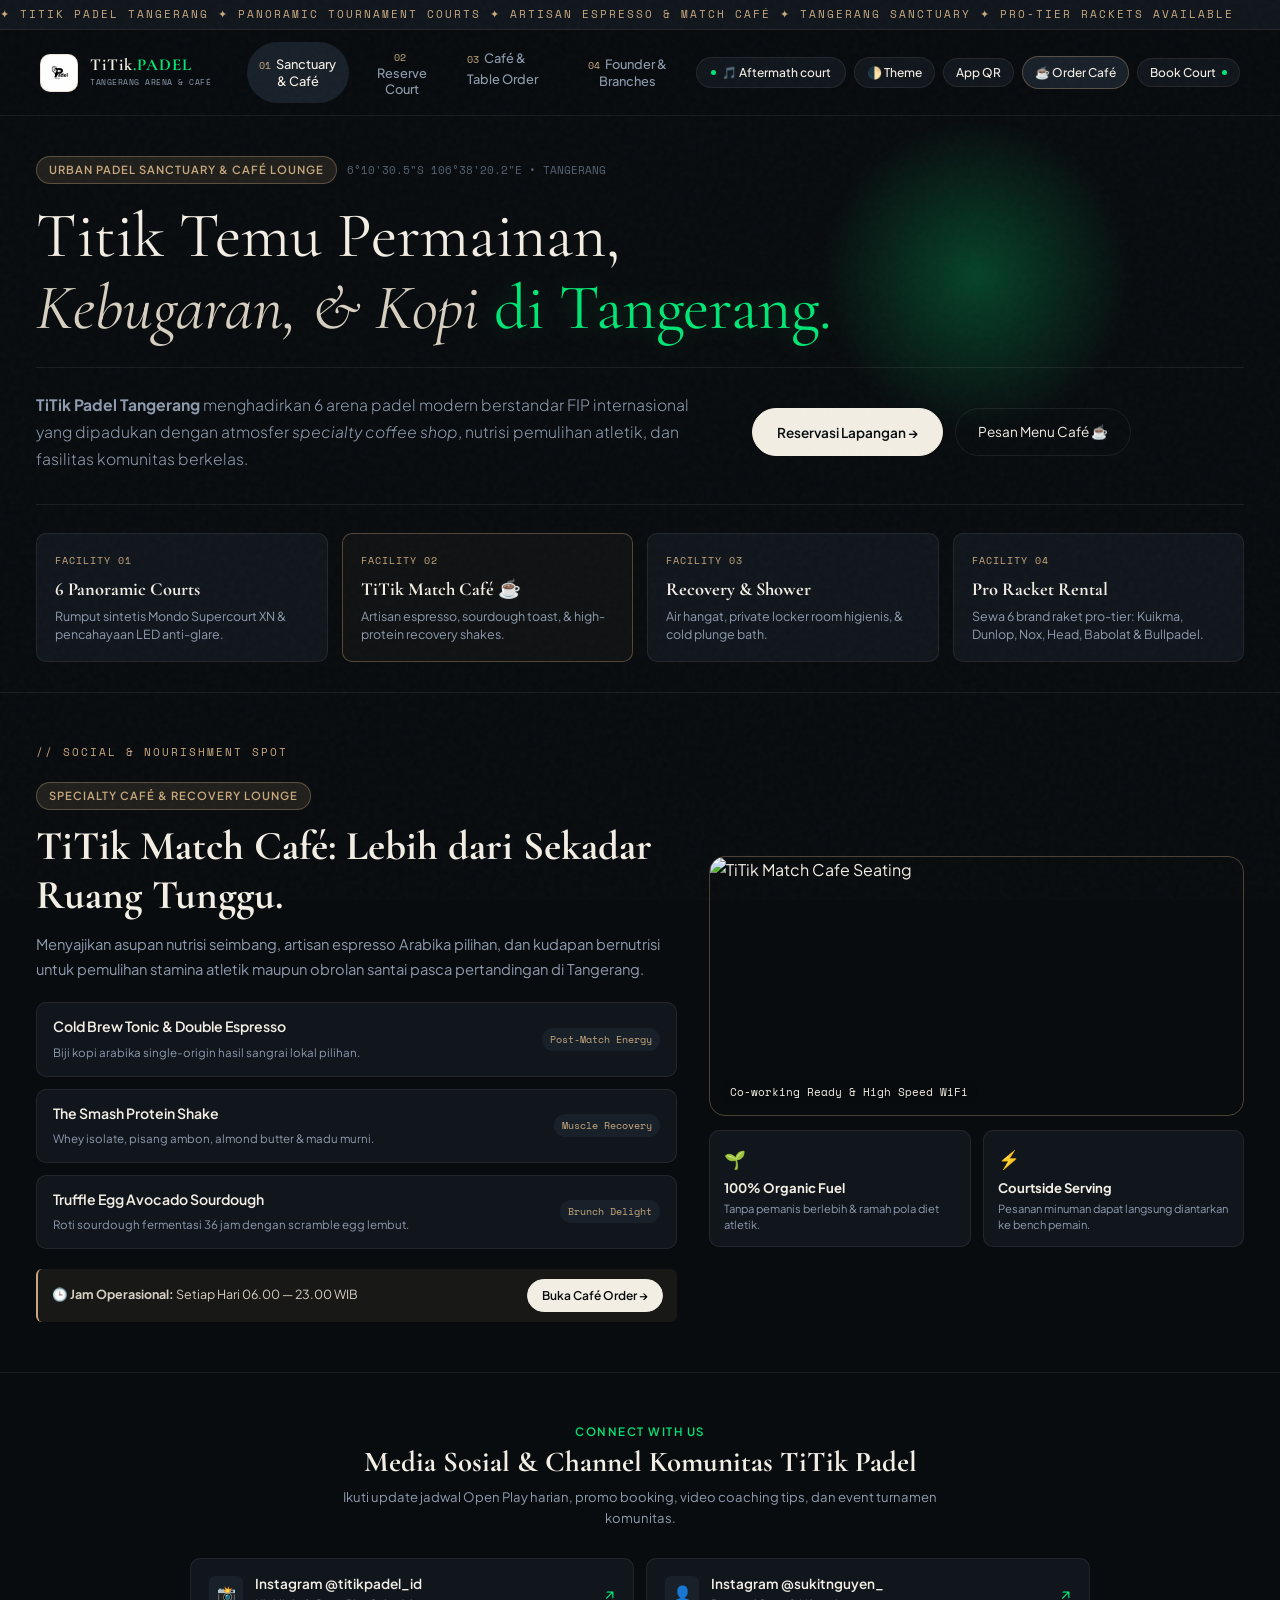
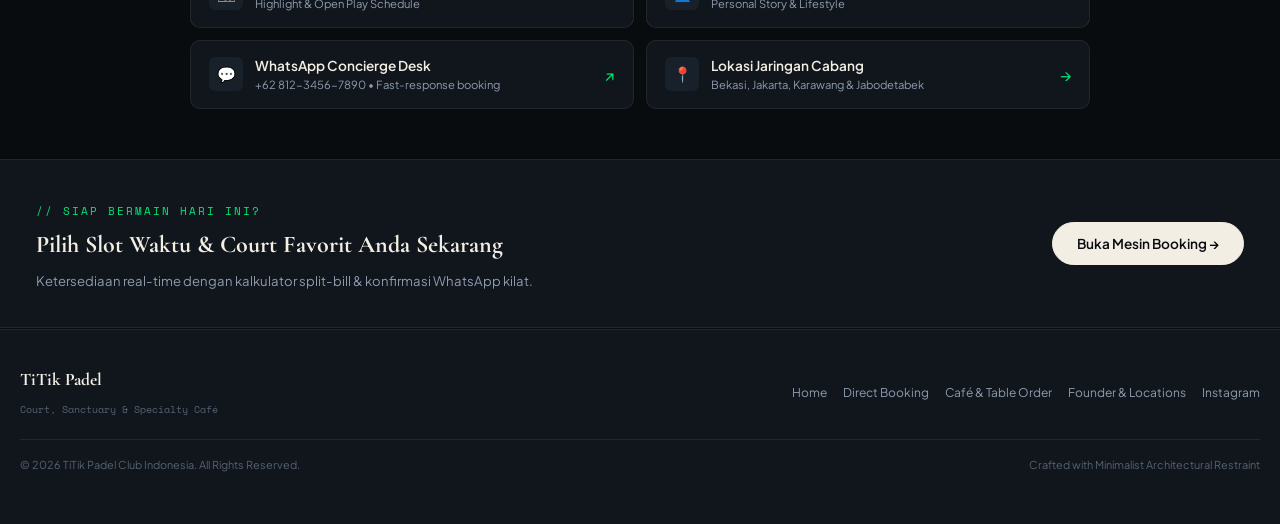
==== commit ef7a9c1f: "website TitikPadel with App update v5.5 new booking and for cafe also" ====
--- a/index.html
+++ b/index.html
@@ -39,11 +39,6 @@
         <span id="toastMsg" class="toast-text">Slot berhasil dipilih.</span>
     </div>
 
-    <!-- Tombol Menu Kotak Floating di Posisi Tanda Plus (Kanan Bawah) untuk Mobile -->
-    <button class="mobile-floating-menu-btn" id="mobileMenuBtn" aria-label="Toggle Menu">
-        <span>☰</span>
-    </button>
-
     <div class="top-marquee">
         <div class="marquee-track">
             <span>✦ TITIK PADEL TANGERANG ✦ PANORAMIC TOURNAMENT COURTS ✦ ARTISAN ESPRESSO & MATCH CAFÉ ✦ TANGERANG SANCTUARY ✦ PRO-TIER RACKETS AVAILABLE</span>
@@ -66,7 +61,8 @@
             <nav class="nav-menu">
                 <button onclick="navigateTo('sanctuary')" class="nav-link active" data-nav="sanctuary"><span>01</span> Sanctuary & Café</button>
                 <button onclick="navigateTo('booking')" class="nav-link" data-nav="booking"><span>02</span> Reserve Court</button>
-                <button onclick="navigateTo('founder')" class="nav-link" data-nav="founder"><span>03</span> Founder & Branches</button>
+                <a href="cafe-booking.html" class="nav-link"><span>03</span> Café & Table Order</a>
+                <button onclick="navigateTo('founder')" class="nav-link" data-nav="founder"><span>04</span> Founder & Branches</button>
             </nav>
 
             <div class="nav-actions">
@@ -79,27 +75,35 @@
                     <span>🌓 Theme</span>
                 </button>
 
-                <!-- Tombol QR Code (Hanya di Desktop) -->
                 <button onclick="openQRModal()" class="btn-editorial hidden-mobile" style="cursor: pointer;">
                     <span class="btn-text">App QR</span>
                 </button>
 
-                <!-- Tombol Install Langsung (Hanya di Mobile jika belum terinstal) -->
                 <button id="btnInstallApp" class="btn-editorial" style="cursor: pointer; display: none; background: var(--c-court-green); color: var(--c-obsidian); font-weight: 700;">
                     <span class="btn-text">📥 Install App</span>
                 </button>
+
+                <a href="cafe-booking.html" class="btn-editorial hidden-mobile" style="background: var(--c-surface-2); border-color: var(--border-gold);">
+                    <span class="btn-text">☕ Order Café</span>
+                </a>
 
                 <button onclick="navigateTo('booking')" class="btn-editorial hidden-mobile" style="cursor: pointer;">
                     <span class="btn-text">Book Court</span>
                     <span class="btn-dot"></span>
                 </button>
+
+                <!-- Tombol Menu Kotak Floating di Ujung Kanan Atas Baris Aksi (Khusus Mobile) -->
+                <button class="mobile-floating-menu-btn" id="mobileMenuBtn" aria-label="Toggle Menu">
+                    <span>☰</span>
+                </button>
             </div>
         </div>
 
         <div class="mobile-nav-drawer" id="mobileDrawer">
             <button onclick="navigateTo('sanctuary'); closeMobileMenu();" class="mobile-nav-item active" data-nav-mobile="sanctuary">01. Sanctuary & Café</button>
             <button onclick="navigateTo('booking'); closeMobileMenu();" class="mobile-nav-item" data-nav-mobile="booking">02. Reserve Court</button>
-            <button onclick="navigateTo('founder'); closeMobileMenu();" class="mobile-nav-item" data-nav-mobile="founder">03. Founder & Branches</button>
+            <a href="cafe-booking.html" class="mobile-nav-item">03. Café & Table Order</a>
+            <button onclick="navigateTo('founder'); closeMobileMenu();" class="mobile-nav-item" data-nav-mobile="founder">04. Founder & Branches</button>
             <div class="mobile-drawer-socials">
                 <span>Direct Links:</span>
                 <div class="drawer-social-icons">
@@ -129,11 +133,11 @@
 
                 <div class="hero-split-desc">
                     <p class="lead-text">
-                        <strong>TiTik Padel Tangerang</strong> menghadirkan arena padel modern berstandar FIP internasional yang dipadukan dengan atmosfer <em>specialty coffee shop</em>, nutrisi pemulihan atletik, dan fasilitas komunitas berkelas.
+                        <strong>TiTik Padel Tangerang</strong> menghadirkan 6 arena padel modern berstandar FIP internasional yang dipadukan dengan atmosfer <em>specialty coffee shop</em>, nutrisi pemulihan atletik, dan fasilitas komunitas berkelas.
                     </p>
                     <div class="hero-cta-cluster">
                         <button onclick="navigateTo('booking')" class="btn-luxe-solid">Reservasi Lapangan &rarr;</button>
-                        <a href="#cafe-section" class="btn-luxe-outline">Eksplor TiTik Café ☕</a>
+                        <a href="cafe-booking.html" class="btn-luxe-outline">Pesan Menu Café ☕</a>
                     </div>
                 </div>
             </div>
@@ -141,7 +145,7 @@
             <div class="sanctuary-stats-bar">
                 <div class="stat-card">
                     <span class="stat-mono">FACILITY 01</span>
-                    <h3>Panoramic Glass Courts</h3>
+                    <h3>6 Panoramic Courts</h3>
                     <p>Rumput sintetis Mondo Supercourt XN & pencahayaan LED anti-glare.</p>
                 </div>
                 <div class="stat-card highlight-cafe">
@@ -157,7 +161,7 @@
                 <div class="stat-card">
                     <span class="stat-mono">FACILITY 04</span>
                     <h3>Pro Racket Rental</h3>
-                    <p>Sewa raket pro tier: Babolat Technical Viper, Bullpadel Vertex, & Wilson Bela.</p>
+                    <p>Sewa 6 brand raket pro-tier: Kuikma, Dunlop, Nox, Head, Babolat & Bullpadel.</p>
                 </div>
             </div>
         </section>
@@ -203,8 +207,9 @@
                             </div>
                         </div>
 
-                        <div class="cafe-timing-bar">
-                            <span>🕒 <strong>Jam Operasional:</strong> Setiap Hari 06.00 — 23.00 WIB (Terbuka untuk Umum & Pemain)</span>
+                        <div class="cafe-timing-bar" style="display: flex; justify-content: space-between; align-items: center; gap: 10px;">
+                            <span>🕒 <strong>Jam Operasional:</strong> Setiap Hari 06.00 — 23.00 WIB</span>
+                            <a href="cafe-booking.html" class="btn-luxe-solid" style="padding: 6px 14px; font-size: 0.75rem;">Buka Café Order &rarr;</a>
                         </div>
                     </div>
 
@@ -304,347 +309,8 @@
     <!-- LAYER 02: BOOKING ENGINE -->
     <div id="layer-booking" class="page-layer">
         <main class="booking-engine-wrapper">
-            <div class="engine-steps-bar">
-                <div class="step-badge active" id="badgeStep1"><span>01</span> Tanggal & Lapangan</div>
-                <div class="step-line"></div>
-                <div class="step-badge" id="badgeStep2"><span>02</span> Jam Bermain</div>
-                <div class="step-line"></div>
-                <div class="step-badge" id="badgeStep3"><span>03</span> Pro Gear & Café</div>
-                <div class="step-line"></div>
-                <div class="step-badge" id="badgeStep4"><span>04</span> Checkout</div>
-            </div>
-
-            <div class="engine-main-grid">
-                <div class="workspace-panel">
-                    <section class="panel-box">
-                        <div class="panel-head">
-                            <div class="head-left">
-                                <span class="step-indicator">STEP 01</span>
-                                <h2>Pilih Tanggal Bermain</h2>
-                            </div>
-                            <div class="head-right">
-                                <span class="slot-counter-badge" id="availCountBadge">Memuat ketersediaan...</span>
-                            </div>
-                        </div>
-
-                        <div class="date-ribbon-wrapper">
-                            <button type="button" class="ribbon-arrow-btn prev hidden-mobile" id="dateScrollPrev" aria-label="Previous Day">&#8249;</button>
-                            <div class="date-ribbon-scroller" id="dateRibbon"></div>
-                            <button type="button" class="ribbon-arrow-btn next hidden-mobile" id="dateScrollNext" aria-label="Next Day">&#8250;</button>
-                        </div>
-                        <div class="swipe-hint mobile-only">⇄ Geser ke samping untuk ganti tanggal</div>
-                    </section>
-
-                    <section class="panel-box">
-                        <div class="panel-head">
-                            <div class="head-left">
-                                <span class="step-indicator">STEP 02</span>
-                                <h2>Pilih Arena Lapangan TiTik Tangerang</h2>
-                            </div>
-                            <div class="court-filter-toggle">
-                                <button class="filter-btn active" data-filter="all">Semua</button>
-                                <button class="filter-btn" data-filter="indoor">Indoor</button>
-                                <button class="filter-btn" data-filter="outdoor">Semi-Outdoor</button>
-                            </div>
-                        </div>
-
-                        <div class="court-cards-container" id="courtContainer"></div>
-                    </section>
-
-                    <section class="panel-box">
-                        <div class="panel-head">
-                            <div class="head-left">
-                                <span class="step-indicator">STEP 03</span>
-                                <h2>Pilih Jam & Sesi Waktu</h2>
-                                <p class="panel-sub">Pilih satu atau beberapa slot berurutan untuk durasi lebih panjang.</p>
-                            </div>
-                            
-                            <div class="slot-legend-editorial">
-                                <span class="legend-chip"><i class="chip-dot dot-free"></i> Tersedia</span>
-                                <span class="legend-chip"><i class="chip-dot dot-chosen"></i> Dipilih</span>
-                                <span class="legend-chip"><i class="chip-dot dot-taken"></i> Terisi</span>
-                            </div>
-                        </div>
-
-                        <div class="period-cluster">
-                            <div class="period-label">
-                                <span>☕ MORNING SESSIONS</span>
-                                <small>06:00 — 11:00 WIB (Tarif Pagi)</small>
-                            </div>
-                            <div class="slot-matrix-grid" id="morningMatrix"></div>
-                        </div>
-
-                        <div class="period-cluster">
-                            <div class="period-label">
-                                <span>☀️ NOON & AFTERNOON</span>
-                                <small>11:00 — 17:00 WIB (Tarif Siang)</small>
-                            </div>
-                            <div class="slot-matrix-grid" id="afternoonMatrix"></div>
-                        </div>
-
-                        <div class="period-cluster">
-                            <div class="period-label">
-                                <span>🌙 PRIME NIGHT MATCHES</span>
-                                <small>17:00 — 23:00 WIB (Peak Match Atmosphere)</small>
-                            </div>
-                            <div class="slot-matrix-grid" id="nightMatrix"></div>
-                        </div>
-                    </section>
-
-                    <section class="panel-box">
-                        <div class="panel-head">
-                            <div class="head-left">
-                                <span class="step-indicator">STEP 04</span>
-                                <h2>Pilihan Sewa Raket (Reguler & Pro-Tier)</h2>
-                                <p class="panel-sub">Tentukan raket sesuai gaya bermain Anda: Reguler Club atau Carbon Pro.</p>
-                            </div>
-                        </div>
-
-                        <div class="addons-grid-luxe">
-                            <div class="luxe-addon-card" data-addon-id="racket_std">
-                                <div class="addon-left-meta">
-                                    <div class="addon-icon-sym">🎾</div>
-                                    <div class="addon-detail">
-                                        <h4>Standard Club Racket (Bullpadel / Nox Entry)</h4>
-                                        <p>Cocok untuk pemula, kontrol seimbang & nyaman.</p>
-                                        <span class="addon-fee">+Rp 40.000 / raket</span>
-                                    </div>
-                                </div>
-                                <div class="qty-counter">
-                                    <button type="button" class="btn-qty minus" data-target="racket_std">-</button>
-                                    <span class="qty-val" id="qty-racket_std">0</span>
-                                    <button type="button" class="btn-qty plus" data-target="racket_std">+</button>
-                                </div>
-                            </div>
-
-                            <div class="luxe-addon-card" data-addon-id="racket_vertex">
-                                <div class="addon-left-meta">
-                                    <div class="addon-icon-sym">⭐</div>
-                                    <div class="addon-detail">
-                                        <h4>Bullpadel Vertex 04 Pro 2026</h4>
-                                        <p>Carbon Xtend 12K, Topspin texture & extreme power.</p>
-                                        <span class="addon-fee">+Rp 95.000 / raket</span>
-                                    </div>
-                                </div>
-                                <div class="qty-counter">
-                                    <button type="button" class="btn-qty minus" data-target="racket_vertex">-</button>
-                                    <span class="qty-val" id="qty-racket_vertex">0</span>
-                                    <button type="button" class="btn-qty plus" data-target="racket_vertex">+</button>
-                                </div>
-                            </div>
-
-                            <div class="luxe-addon-card" data-addon-id="racket_viper">
-                                <div class="addon-left-meta">
-                                    <div class="addon-icon-sym">🔥</div>
-                                    <div class="addon-detail">
-                                        <h4>Babolat Technical Viper Carbon</h4>
-                                        <p>Raket Juan Lebrón edition, maximum explosive smash power.</p>
-                                        <span class="addon-fee">+Rp 110.000 / raket</span>
-                                    </div>
-                                </div>
-                                <div class="qty-counter">
-                                    <button type="button" class="btn-qty minus" data-target="racket_viper">-</button>
-                                    <span class="qty-val" id="qty-racket_viper">0</span>
-                                    <button type="button" class="btn-qty plus" data-target="racket_viper">+</button>
-                                </div>
-                            </div>
-
-                            <div class="luxe-addon-card" data-addon-id="racket_bela">
-                                <div class="addon-left-meta">
-                                    <div class="addon-icon-sym">🏆</div>
-                                    <div class="addon-detail">
-                                        <h4>Wilson Bela Pro V2 (Fernando Belasteguín)</h4>
-                                        <p>Premium 3K Carbon, solid feel & tournament precision.</p>
-                                        <span class="addon-fee">+Rp 115.000 / raket</span>
-                                    </div>
-                                </div>
-                                <div class="qty-counter">
-                                    <button type="button" class="btn-qty minus" data-target="racket_bela">-</button>
-                                    <span class="qty-val" id="qty-racket_bela">0</span>
-                                    <button type="button" class="btn-qty plus" data-target="racket_bela">+</button>
-                                </div>
-                            </div>
-                        </div>
-
-                        <div class="border-t border-slate-800 pt-5 mt-6">
-                            <div class="panel-head" style="margin-bottom: 12px;">
-                                <div class="head-left">
-                                    <span class="step-indicator">EXTRA CONSUMABLES</span>
-                                    <h3 style="font-size: 1.1rem; font-weight: 700;">Pilihan Bola & Paket TiTik Café</h3>
-                                </div>
-                            </div>
-
-                            <div class="addons-grid-luxe">
-                                <div class="luxe-addon-card" data-addon-id="balls_regular">
-                                    <div class="addon-left-meta">
-                                        <div class="addon-icon-sym">🎾</div>
-                                        <div class="addon-detail">
-                                            <h4>Bola Padel Reguler (Sewa 3 Bola Latihan)</h4>
-                                            <p>Bola standar latihan klub dengan tekanan stabil.</p>
-                                            <span class="addon-fee">+Rp 25.000 / set</span>
-                                        </div>
-                                    </div>
-                                    <div class="qty-counter">
-                                        <button type="button" class="btn-qty minus" data-target="balls_regular">-</button>
-                                        <span class="qty-val" id="qty-balls_regular">0</span>
-                                        <button type="button" class="btn-qty plus" data-target="balls_regular">+</button>
-                                    </div>
-                                </div>
-
-                                <div class="luxe-addon-card" data-addon-id="balls_pro">
-                                    <div class="addon-left-meta">
-                                        <div class="addon-icon-sym">🥫</div>
-                                        <div class="addon-detail">
-                                            <h4>Head Padel Pro Can (3 Bola Baru Segel FIP)</h4>
-                                            <p>Kaleng baru bertekanan turnamen. Hak milik Anda.</p>
-                                            <span class="addon-fee">+Rp 55.000 / kaleng</span>
-                                        </div>
-                                    </div>
-                                    <div class="qty-counter">
-                                        <button type="button" class="btn-qty minus" data-target="balls_pro">-</button>
-                                        <span class="qty-val" id="qty-balls_pro">0</span>
-                                        <button type="button" class="btn-qty plus" data-target="balls_pro">+</button>
-                                    </div>
-                                </div>
-
-                                <div class="luxe-addon-card" data-addon-id="cafepack">
-                                    <div class="addon-left-meta">
-                                        <div class="addon-icon-sym">☕</div>
-                                        <div class="addon-detail">
-                                            <h4>TiTik Café Recovery Perk (2 Drink + Snack)</h4>
-                                            <p>2 Iced Latte/Shake + 1 Energy Bar diantar ke bench lapangan.</p>
-                                            <span class="addon-fee">+Rp 75.000 / bundle</span>
-                                        </div>
-                                    </div>
-                                    <div class="qty-counter">
-                                        <button type="button" class="btn-qty minus" data-target="cafepack">-</button>
-                                        <span class="qty-val" id="qty-cafepack">0</span>
-                                        <button type="button" class="btn-qty plus" data-target="cafepack">+</button>
-                                    </div>
-                                </div>
-                            </div>
-                        </div>
-                    </section>
-                </div>
-
-                <aside class="concierge-sidebar" id="conciergeSidebar">
-                    <div class="concierge-card">
-                        <div class="concierge-header">
-                            <div class="concierge-badge">TITIK CONCIERGE TICKET</div>
-                            <span class="live-pulse">ARENA LIVE</span>
-                        </div>
-
-                        <div class="manifest-table">
-                            <div class="manifest-item">
-                                <span class="m-lbl">Tanggal Bermain</span>
-                                <span class="m-val" id="summaryDate">-</span>
-                            </div>
-                            <div class="manifest-item">
-                                <span class="m-lbl">Arena Lapangan</span>
-                                <span class="m-val" id="summaryCourt">-</span>
-                            </div>
-                            <div class="manifest-item">
-                                <span class="m-lbl">Durasi & Slot</span>
-                                <div class="m-val-block" id="summarySlots">
-                                    <span class="placeholder-text">Belum ada slot dipilih</span>
-                                </div>
-                            </div>
-                            <div class="manifest-item">
-                                <span class="m-lbl">Gear & Café Perks</span>
-                                <span class="m-val" id="summaryAddons">Rp 0</span>
-                            </div>
-                        </div>
-
-                        <div class="promo-box">
-                            <div class="promo-input-group">
-                                <input type="text" id="inputPromo" placeholder="Kode Promo (TITIKFIRST)" uppercase autocomplete="off">
-                                <button type="button" id="btnApplyPromo">APPLY</button>
-                            </div>
-                            <p class="promo-feedback" id="promoFeedback"></p>
-                        </div>
-
-                        <div class="split-bill-widget">
-                            <div class="split-head">
-                                <span>👥 Split Bill per Pemain</span>
-                                <div class="split-counter">
-                                    <button type="button" class="btn-split" id="splitMinus">-</button>
-                                    <span id="splitPlayerCount">4</span> Orang
-                                    <button type="button" class="btn-split" id="splitPlus">+</button>
-                                </div>
-                            </div>
-                            <div class="split-result">
-                                <span>Estimasi per Orang:</span>
-                                <strong id="splitPerPerson">Rp 0</strong>
-                            </div>
-                        </div>
-
-                        <div class="pricing-breakdown">
-                            <div class="price-line">
-                                <span>Subtotal Lapangan</span>
-                                <span id="calcSubtotalCourt">Rp 0</span>
-                            </div>
-                            <div class="price-line">
-                                <span>Subtotal Gear & Café</span>
-                                <span id="calcSubtotalAddons">Rp 0</span>
-                            </div>
-                            <div class="price-line discount" id="discountLine" style="display: none;">
-                                <span>Diskon Promo</span>
-                                <span id="calcDiscount">- Rp 0</span>
-                            </div>
-                            <div class="price-line">
-                                <span>Facility & Locker Fee</span>
-                                <span id="calcFee">Rp 0</span>
-                            </div>
-                            <div class="price-line grand-total">
-                                <span>Total Pembayaran</span>
-                                <span class="grand-val" id="calcGrandTotal">Rp 0</span>
-                            </div>
-                        </div>
-
-                        <form class="guest-booking-form" id="mainBookingForm" onsubmit="event.preventDefault(); proceedBookingSubmission();">
-                            <div class="input-stacked">
-                                <label for="clientName">Nama Pemesan</label>
-                                <input type="text" id="clientName" placeholder="Contoh: Alexander Pratama" required>
-                            </div>
-
-                            <div class="input-stacked">
-                                <label for="clientWhatsapp">Nomor WhatsApp Aktif</label>
-                                <input type="tel" id="clientWhatsapp" placeholder="0812XXXXXXXX (Wajib aktif)" required inputmode="numeric">
-                            </div>
-
-                            <div class="input-stacked">
-                                <label for="clientEmail">Email Konfirmasi</label>
-                                <input type="email" id="clientEmail" placeholder="alexander@domain.com" required>
-                            </div>
-
-                            <div class="input-stacked">
-                                <label for="clientNotes">Catatan untuk TiTik Concierge</label>
-                                <input type="text" id="clientNotes" placeholder="Contoh: Siapkan raket Wilson Bela sebelum main">
-                            </div>
-
-                            <button type="submit" id="btnSubmitBooking" class="btn-submit-luxe" disabled>
-                                <span class="submit-txt">Kunci Slot & Bayar</span>
-                                <span class="submit-arrow">&rarr;</span>
-                            </button>
-                        </form>
-
-                        <div class="concierge-guarantee">
-                            <span>🔒 Transaksi aman & proteksi slot instan 15 menit</span>
-                        </div>
-                    </div>
-                </aside>
-            </div>
+            <!-- Isi Booking Engine (Dihandle oleh booking.js) -->
         </main>
-
-        <div class="mobile-booking-floating-bar" id="mobileFloatingBar">
-            <div class="floating-left">
-                <span class="floating-label">Total Tagihan (<span id="mobileSlotCount">0 Jam</span>)</span>
-                <span class="floating-price" id="mobileTotalPrice">Rp 0</span>
-            </div>
-            <button type="button" class="btn-luxe-solid btn-mobile-sheet-trigger" id="btnOpenMobileSheet" disabled>
-                Checkout &rarr;
-            </button>
-        </div>
     </div>
 
     <!-- LAYER 03: DETAILED FOUNDER & INTERACTIVE MAPS -->
@@ -682,17 +348,17 @@
                         </h1>
 
                         <p class="narrative-lead">
-                            "Dipimpin oleh sosok muda karismatik berusia 26 tahun yang menguasai peta bisnis modern secara mendalam. Menyatukan ketegasan disiplin profesional dengan kehangatan empati, ia sukses membawa jaringan biliar, retail vape, hingga arena padel berstandar internasional."
+                            "Dipimpin oleh sosok muda karismatik berusia 26 tahun yang menguasai peta bisnis modern secara mendalam. Menyatukan ketegasan disiplin profesional dengan kehangatan empati, ia sukses membawa jaringan billiard, retail vape, hingga arena padel berstandar internasional."
                         </p>
 
                         <div class="biography-blocks">
                             <div class="bio-chunk">
-                                <h4>1. DNA Presisi, Ketegasan & Karisma Kepemimpinan</h4>
-                                <p>Lahir dengan visi bisnis yang tajam di usia 26 tahun, <strong>Reyner Zelig Pratama</strong> memiliki pengetahuan luas dalam lanskap industri kreatif dan komersial. Karismanya yang kuat dan tegas selalu mendorong para karyawan untuk bergerak cepat tanggap, siap siaga, dan menjunjung tinggi standar profesionalisme. Di balik ketegasannya, tersimpan rasa kasih sayang yang membara—ia membimbing tim dengan kehalusan hati namun tetap berpegang pada disiplin yang kokoh.</p>
+                                <h4>1. Awal Mula Bisnis & Ekspansi Jaringan (Bros Vape)</h4>
+                                <p>Beliau memulai perjalanan wirausahanya di tahun 2018 sebagai pengusaha retail bisnis vape dan jasa yang dirintis di daerah Jakarta Timur, yaitu di Otista dengan nama <strong>Bros Vape</strong>, di mana toko vape tersebut dibuka dengan dibarengi coffee shop serta fasilitas meja Billiard di dalamnya[cite: 8]. Sukses dengan konsep tersebut, ia melakukan ekspansi ke wilayah Tebet dengan menghadirkan toko vape serta coffee shop, dilanjutkan ke Pluit di area Jakarta Utara, lalu membuka cabang di area Villa Nusa Indah 2 (Vilnus) di kawasan Bekasi dengan toko vape, coffee shop, serta fasilitas Billiard di dalamnya, hingga akhirnya merambah ke Karawang dengan nama Gala Vape[cite: 8].</p>
                             </div>
                             <div class="bio-chunk">
                                 <h4>2. Kolaborasi Strategis Bersama Rekan Sejawat</h4>
-                                <p>Dalam merintis dan membesarkan jaringan usaha biliar dan lifestyle ini, ia tidak berjalan sendirian. Reyner membangun sinergi bersama dua orang rekan dekat yang sama-sama memiliki gairah dan dedikasi luar biasa di industri hiburan dan biliar. Kerja sama tim yang solid ini memperkokoh jaringan relasi lintas sektor serta menjaga kualitas operasional di setiap cabang tetap prima.</p>
+                                <p>Dalam merintis dan membesarkan jaringan usaha billiard dan lifestyle ini, ia tidak berjalan sendirian. Reyner membangun sinergi bersama dua orang rekan dekat yang sama-sama memiliki gairah dan dedikasi luar biasa di industri hiburan dan billiard. Kerja sama tim yang solid ini memperkokoh jaringan relasi lintas sektor serta menjaga kualitas operasional di setiap cabang tetap prima.</p>
                             </div>
                             <div class="bio-chunk">
                                 <h4>3. Keseimbangan Hidup, Ketaatan & Ekspansi Jabodetabek</h4>
@@ -723,7 +389,7 @@
                 <div class="channels-head">
                     <span class="section-subtitle">FOUNDER'S VENUE NETWORK</span>
                     <h2>Jaringan Cabang Usaha & Peta Lokasi</h2>
-                    <p>Jelajahi jaringan cabang biliar, café-vape, dan arena kami di Bekasi, Jakarta, Karawang, dan area Jabodetabek. Klik kartu di bawah untuk membuka *Live Interactive Map Preview* langsung di layar.</p>
+                    <p>Jelajahi jaringan cabang billiard, coffee shop, dan arena kami di Bekasi, Jakarta, Karawang, dan area Jabodetabek. Klik kartu di bawah untuk membuka *Live Interactive Map Preview* langsung di layar.</p>
                 </div>
 
                 <div class="venues-grid-interactive">
@@ -758,12 +424,12 @@
                     </div>
 
                     <div class="venue-card" onclick="openMapModal('Bros Vape Cabang Vilnus', 'https://www.google.com/maps?q=Vilnius&hl=id&z=15&output=embed', 'https://maps.app.goo.gl/fUMSxkwsN2GngxLZ6')">
-                        <div class="vc-badge">CAFE & TOKO VAPE</div>
+                        <div class="vc-badge">COFFEE SHOP & TOKO VAPE</div>
                         <div class="vc-body">
                             <div class="vc-icon">☕</div>
                             <div class="vc-details">
                                 <h3>Bros Vape Cabang: Vilnus</h3>
-                                <p>Area Vilnus &bull; Cafe dan Toko Vape Terpadu</p>
+                                <p>Area Vilnus &bull; Coffee Shop, Toko Vape & Fasilitas Billiard</p>
                             </div>
                         </div>
                         <div class="vc-footer">
@@ -773,12 +439,12 @@
                     </div>
 
                     <div class="venue-card" onclick="openMapModal('Bros Vape Cabang Otista', 'https://www.google.com/maps?q=Otista,Jakarta&hl=id&z=15&output=embed', 'https://maps.app.goo.gl/mcgZ7GxjF6Wy5B4TA')">
-                        <div class="vc-badge">TOKO VAPE, BILIARD & CAFE</div>
+                        <div class="vc-badge">TOKO VAPE, BILLIARD & COFFEE SHOP</div>
                         <div class="vc-body">
                             <div class="vc-icon">🎱</div>
                             <div class="vc-details">
                                 <h3>Bros Vape Cabang: Otista</h3>
-                                <p>Jl. Otista Raya &bull; Toko Vape, Biliard, dan Cafe</p>
+                                <p>Jl. Otista Raya &bull; Toko Vape, Billiard, dan Coffee Shop</p>
                             </div>
                         </div>
                         <div class="vc-footer">
@@ -885,20 +551,6 @@
         </div>
     </div>
 
-    <div id="bookingModal" class="luxe-modal-backdrop">
-        <div class="luxe-modal-sheet">
-            <div class="sheet-indicator-bar"></div>
-            <div class="modal-emblem">✦</div>
-            <h3 class="modal-title">Reservasi TiTik Padel Diamankan</h3>
-            <p class="modal-subtitle">Detail booking Anda telah disiapkan. Lanjutkan konfirmasi ke WhatsApp Concierge.</p>
-            <div class="invoice-mini-receipt" id="modalReceiptContent"></div>
-            <div class="modal-action-buttons">
-                <button type="button" class="btn-luxe-solid full" id="btnSendWhatsApp">Kirim Konfirmasi WhatsApp &rarr;</button>
-                <button type="button" class="btn-link-dim" onclick="closeModalAndReset()">Tutup & Kembali</button>
-            </div>
-        </div>
-    </div>
-
     <!-- FOOTER -->
     <footer class="luxury-footer">
         <div class="footer-top">
@@ -909,9 +561,9 @@
             <div class="footer-links">
                 <a href="javascript:void(0)" onclick="navigateTo('sanctuary')">Home</a>
                 <a href="javascript:void(0)" onclick="navigateTo('booking')">Direct Booking</a>
+                <a href="cafe-booking.html">Café & Table Order</a>
                 <a href="javascript:void(0)" onclick="navigateTo('founder')">Founder & Locations</a>
                 <a href="https://www.instagram.com/titikpadel_id/" target="_blank" rel="noopener">Instagram</a>
-                <a href="https://wa.me/6281234567890" target="_blank" rel="noopener">WhatsApp Desk</a>
             </div>
         </div>
         <div class="footer-bottom">
--- a/style.css
+++ b/style.css
@@ -184,7 +184,7 @@
     text-decoration: none;
     min-width: 0;
     flex-shrink: 0;
-    margin-right: 24px; /* Spasi aman ekstra agar tulisan PADEL tidak tertimpa tombol musik */
+    margin-right: 24px;
 }
 
 .logo-wrapper {
@@ -275,7 +275,7 @@
     background: var(--c-surface-1);
     color: var(--c-ecru);
     border: 1px solid var(--border-gold);
-    border-radius: var(--radius-sm); /* Bentuk kotak rapi */
+    border-radius: var(--radius-sm);
     cursor: pointer;
     align-items: center;
     justify-content: center;
@@ -363,6 +363,76 @@
     border-color: var(--border-gold);
     color: var(--c-court-green);
 }
+
+/* ==========================================================================
+   CAFE & PAGER STYLES
+   ========================================================================== */
+.cafe-mode-selector-grid {
+    display: grid;
+    grid-template-columns: repeat(3, 1fr);
+    gap: 12px;
+    margin-bottom: 14px;
+}
+.cafe-mode-card {
+    background: var(--c-surface-2);
+    border: 1px solid var(--border-hairline);
+    border-radius: var(--radius-sm);
+    padding: 14px;
+    cursor: pointer;
+    transition: var(--transition);
+    text-align: center;
+}
+.cafe-mode-card:hover {
+    border-color: var(--border-gold);
+    background: var(--c-surface-hover);
+}
+.cafe-mode-card.active {
+    border-color: var(--c-court-green);
+    background: var(--c-court-green-glow);
+    box-shadow: 0 0 15px rgba(196, 241, 53, 0.1);
+}
+.cafe-mode-card .cm-icon { font-size: 1.5rem; margin-bottom: 6px; }
+.cafe-mode-card h3 { font-size: 0.85rem; font-weight: 700; color: var(--c-ecru); margin-bottom: 4px; }
+.cafe-mode-card p { font-size: 0.68rem; color: var(--c-muted); line-height: 1.4; }
+
+.luxe-select-dropdown {
+    width: 100%;
+    background: var(--c-surface-2);
+    border: 1px solid var(--border-hairline);
+    border-radius: var(--radius-xs);
+    padding: 9px 12px;
+    color: var(--c-ecru);
+    font-size: 0.82rem;
+    outline: none;
+    font-family: inherit;
+}
+.luxe-select-dropdown:focus { border-color: var(--c-court-green); }
+
+.cafe-pager-banner {
+    position: fixed;
+    top: -80px;
+    left: 50%;
+    transform: translateX(-50%);
+    background: var(--c-surface-1);
+    border: 1px solid var(--c-court-green);
+    padding: 10px 20px;
+    border-radius: var(--radius-full);
+    display: flex;
+    align-items: center;
+    justify-content: space-between;
+    gap: 20px;
+    z-index: 10000;
+    box-shadow: 0 10px 30px rgba(0,0,0,0.8);
+    transition: top 0.4s cubic-bezier(0.16, 1, 0.3, 1);
+    width: 90%;
+    max-width: 460px;
+}
+.cafe-pager-banner.show { top: 14px; }
+.pager-content { display: flex; align-items: center; gap: 10px; }
+.pager-icon { font-size: 1.2rem; }
+.cafe-pager-banner strong { font-size: 0.78rem; color: var(--c-ecru); display: block; }
+.cafe-pager-banner p { font-size: 0.68rem; color: var(--c-muted); }
+.pager-code-pill { font-family: var(--font-mono); font-size: 0.75rem; background: var(--c-court-green); color: var(--c-obsidian); padding: 4px 10px; border-radius: var(--radius-full); font-weight: 700; }
 
 /* ==========================================================================
    HERO & SECTIONS
@@ -524,7 +594,7 @@
 .court-cards-container { display: grid; grid-template-columns: repeat(2, 1fr); gap: 12px; width: 100%; }
 .luxe-court-card { background: var(--c-surface-2); border: 1px solid var(--border-hairline); border-radius: var(--radius-sm); padding: 16px; cursor: pointer; transition: var(--transition); display: flex; flex-direction: column; justify-content: space-between; gap: 14px; }
 .luxe-court-card:hover { border-color: var(--border-gold); background: var(--c-surface-hover); }
-.luxe-court-card.active { border-color: var(--border-court-green); background: var(--c-court-green-glow); box-shadow: 0 0 15px rgba(196, 241, 53, 0.1); }
+.luxe-court-card.active { border-color: var(--c-court-green); background: var(--c-court-green-glow); box-shadow: 0 0 15px rgba(196, 241, 53, 0.1); }
 .court-badge-cat { font-family: var(--font-mono); font-size: 0.62rem; color: var(--c-bronze-gold); letter-spacing: 1px; display: block; margin-bottom: 4px; font-weight: 700; }
 .luxe-court-card h3 { font-size: 0.92rem; font-weight: 700; color: var(--c-ecru); margin-bottom: 3px; }
 .court-specs { font-size: 0.72rem; color: var(--c-muted); line-height: 1.4; }
@@ -827,13 +897,12 @@
     .brand-signature {
         flex-shrink: 0;
         max-width: 135px;
-        margin-right: 22px; /* Spasi lebar aman untuk teks PADEL */
+        margin-right: 22px;
     }
 
     .brand-title { font-size: 0.88rem; }
     .brand-tagline { display: none; }
     
-    /* Mengaktifkan geser (slide) horizontal pada aksi header mobile */
     .nav-actions {
         display: flex;
         align-items: center;
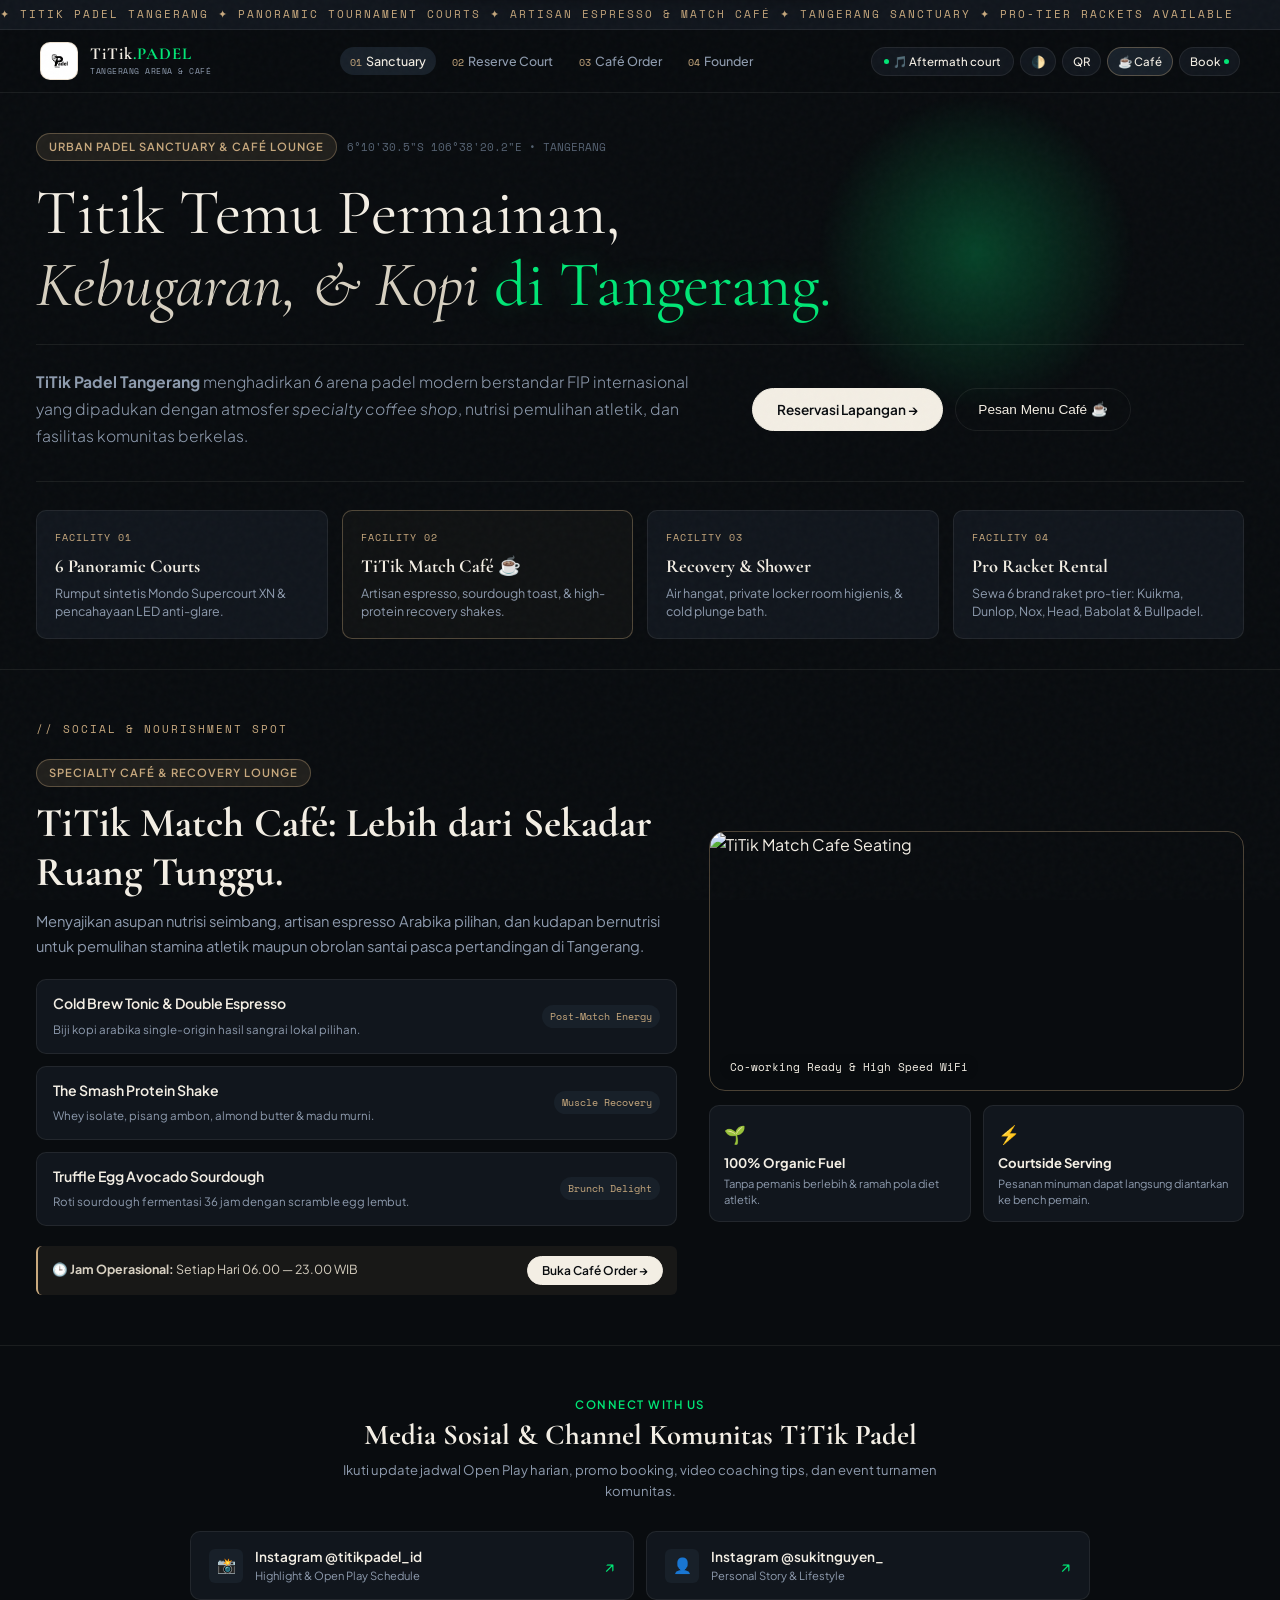
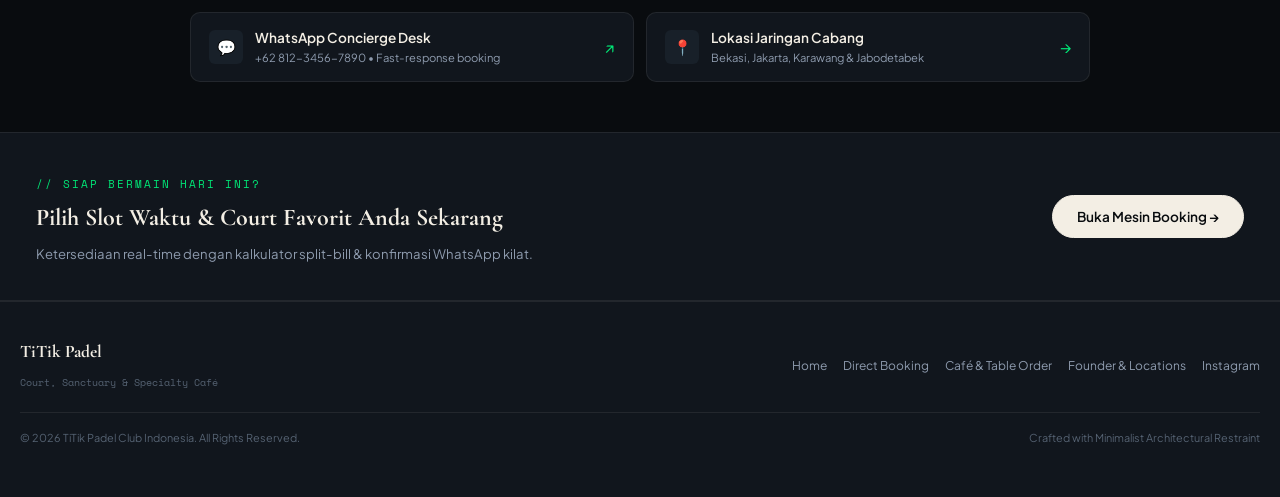
==== commit 5b69797a: "website TitikPadel with App update v5.51 litte revision" ====
--- a/index.html
+++ b/index.html
@@ -39,6 +39,23 @@
         <span id="toastMsg" class="toast-text">Slot berhasil dipilih.</span>
     </div>
 
+    <!-- Pager Notification Banner (Virtual Pager Simulation) -->
+    <div id="cafePagerBanner" class="cafe-pager-banner">
+        <div class="pager-content">
+            <span class="pager-icon">🔔</span>
+            <div>
+                <strong id="pagerTitle">TiTik Pager Active</strong>
+                <p id="pagerSub">Pesanan Anda sedang disiapkan oleh barista & chef.</p>
+            </div>
+        </div>
+        <span id="pagerQueueBadge" class="pager-code-pill">-</span>
+    </div>
+
+    <!-- Tombol Menu Kotak Floating di Ujung Kanan Atas Baris Aksi (Khusus Mobile) -->
+    <button class="mobile-floating-menu-btn" id="mobileMenuBtn" aria-label="Toggle Menu">
+        <span>☰</span>
+    </button>
+
     <div class="top-marquee">
         <div class="marquee-track">
             <span>✦ TITIK PADEL TANGERANG ✦ PANORAMIC TOURNAMENT COURTS ✦ ARTISAN ESPRESSO & MATCH CAFÉ ✦ TANGERANG SANCTUARY ✦ PRO-TIER RACKETS AVAILABLE</span>
@@ -59,42 +76,37 @@
             </a>
 
             <nav class="nav-menu">
-                <button onclick="navigateTo('sanctuary')" class="nav-link active" data-nav="sanctuary"><span>01</span> Sanctuary & Café</button>
+                <button onclick="navigateTo('sanctuary')" class="nav-link active" data-nav="sanctuary"><span>01</span> Sanctuary</button>
                 <button onclick="navigateTo('booking')" class="nav-link" data-nav="booking"><span>02</span> Reserve Court</button>
-                <a href="cafe-booking.html" class="nav-link"><span>03</span> Café & Table Order</a>
-                <button onclick="navigateTo('founder')" class="nav-link" data-nav="founder"><span>04</span> Founder & Branches</button>
+                <button onclick="navigateTo('cafe')" class="nav-link" data-nav="cafe"><span>03</span> Café Order</button>
+                <button onclick="navigateTo('founder')" class="nav-link" data-nav="founder"><span>04</span> Founder</button>
             </nav>
 
             <div class="nav-actions">
-                <button id="openMusicModalBtn" class="btn-editorial" style="padding: 7px 14px; cursor: pointer;">
+                <button id="openMusicModalBtn" class="btn-editorial" style="padding: 6px 12px; cursor: pointer;">
                     <span class="btn-dot" id="musicPulseDot"></span>
-                    <span id="navTrackTitle" class="btn-text">🎵 Shuffle Music</span>
+                    <span id="navTrackTitle" class="btn-text">🎵 Shuffle</span>
                 </button>
 
-                <button id="themeToggle" class="btn-editorial" style="padding: 7px 12px; cursor: pointer;" title="Ganti Mode Warna">
-                    <span>🌓 Theme</span>
+                <button id="themeToggle" class="btn-editorial" style="padding: 6px 10px; cursor: pointer;" title="Ganti Mode Warna">
+                    <span>🌓</span>
                 </button>
 
                 <button onclick="openQRModal()" class="btn-editorial hidden-mobile" style="cursor: pointer;">
-                    <span class="btn-text">App QR</span>
+                    <span class="btn-text">QR</span>
                 </button>
 
                 <button id="btnInstallApp" class="btn-editorial" style="cursor: pointer; display: none; background: var(--c-court-green); color: var(--c-obsidian); font-weight: 700;">
-                    <span class="btn-text">📥 Install App</span>
+                    <span class="btn-text">📥 App</span>
                 </button>
 
-                <a href="cafe-booking.html" class="btn-editorial hidden-mobile" style="background: var(--c-surface-2); border-color: var(--border-gold);">
-                    <span class="btn-text">☕ Order Café</span>
-                </a>
+                <button onclick="navigateTo('cafe')" class="btn-editorial hidden-mobile" style="background: var(--c-surface-2); border-color: var(--border-gold); cursor: pointer;">
+                    <span class="btn-text">☕ Café</span>
+                </button>
 
                 <button onclick="navigateTo('booking')" class="btn-editorial hidden-mobile" style="cursor: pointer;">
-                    <span class="btn-text">Book Court</span>
+                    <span class="btn-text">Book</span>
                     <span class="btn-dot"></span>
-                </button>
-
-                <!-- Tombol Menu Kotak Floating di Ujung Kanan Atas Baris Aksi (Khusus Mobile) -->
-                <button class="mobile-floating-menu-btn" id="mobileMenuBtn" aria-label="Toggle Menu">
-                    <span>☰</span>
                 </button>
             </div>
         </div>
@@ -102,7 +114,7 @@
         <div class="mobile-nav-drawer" id="mobileDrawer">
             <button onclick="navigateTo('sanctuary'); closeMobileMenu();" class="mobile-nav-item active" data-nav-mobile="sanctuary">01. Sanctuary & Café</button>
             <button onclick="navigateTo('booking'); closeMobileMenu();" class="mobile-nav-item" data-nav-mobile="booking">02. Reserve Court</button>
-            <a href="cafe-booking.html" class="mobile-nav-item">03. Café & Table Order</a>
+            <button onclick="navigateTo('cafe'); closeMobileMenu();" class="mobile-nav-item" data-nav-mobile="cafe">03. Café & Table Order</button>
             <button onclick="navigateTo('founder'); closeMobileMenu();" class="mobile-nav-item" data-nav-mobile="founder">04. Founder & Branches</button>
             <div class="mobile-drawer-socials">
                 <span>Direct Links:</span>
@@ -137,7 +149,7 @@
                     </p>
                     <div class="hero-cta-cluster">
                         <button onclick="navigateTo('booking')" class="btn-luxe-solid">Reservasi Lapangan &rarr;</button>
-                        <a href="cafe-booking.html" class="btn-luxe-outline">Pesan Menu Café ☕</a>
+                        <button onclick="navigateTo('cafe')" class="btn-luxe-outline">Pesan Menu Café ☕</button>
                     </div>
                 </div>
             </div>
@@ -209,7 +221,7 @@
 
                         <div class="cafe-timing-bar" style="display: flex; justify-content: space-between; align-items: center; gap: 10px;">
                             <span>🕒 <strong>Jam Operasional:</strong> Setiap Hari 06.00 — 23.00 WIB</span>
-                            <a href="cafe-booking.html" class="btn-luxe-solid" style="padding: 6px 14px; font-size: 0.75rem;">Buka Café Order &rarr;</a>
+                            <button onclick="navigateTo('cafe')" class="btn-luxe-solid" style="padding: 6px 14px; font-size: 0.75rem;">Buka Café Order &rarr;</button>
                         </div>
                     </div>
 
@@ -306,14 +318,132 @@
         </section>
     </div>
 
-    <!-- LAYER 02: BOOKING ENGINE -->
+    <!-- LAYER 02: BOOKING ENGINE (Court Reservation) -->
     <div id="layer-booking" class="page-layer">
         <main class="booking-engine-wrapper">
-            <!-- Isi Booking Engine (Dihandle oleh booking.js) -->
+            <!-- Dikelola secara dinamis oleh booking.js -->
         </main>
     </div>
 
-    <!-- LAYER 03: DETAILED FOUNDER & INTERACTIVE MAPS -->
+    <!-- LAYER 03: CAFÉ & TABLE ORDER (Virtual Pager & Menu System) -->
+    <div id="layer-cafe" class="page-layer">
+        <main class="booking-engine-wrapper">
+            <div class="engine-steps-bar">
+                <div class="step-badge active"><span>01</span> Pilih Layanan & Tempat</div>
+                <div class="step-line"></div>
+                <div class="step-badge"><span>02</span> Pilih Menu & Minuman</div>
+                <div class="step-line"></div>
+                <div class="step-badge"><span>03</span> Konfirmasi & Pager Code</div>
+            </div>
+
+            <div class="engine-main-grid">
+                <div class="workspace-panel">
+                    <section class="panel-box">
+                        <div class="panel-head">
+                            <div class="head-left">
+                                <span class="step-indicator">STEP 01</span>
+                                <h2>Pilih Metode Penyerahan & Tempat Duduk</h2>
+                            </div>
+                        </div>
+
+                        <div class="cafe-mode-selector-grid">
+                            <div class="cafe-mode-card active" data-mode="dinein" onclick="setCafeMode('dinein')">
+                                <div class="cm-icon">🪑</div>
+                                <h3>Dine-In / Meja Café</h3>
+                                <p>Makan santai di area indoor/outdoor coffee shop. Mendapat nomor antrean <strong>Kode A</strong>.</p>
+                            </div>
+                            <div class="cafe-mode-card" data-mode="courtside" onclick="setCafeMode('courtside')">
+                                <div class="cm-icon">⚡</div>
+                                <h3>Courtside Delivery</h3>
+                                <p>Diantar langsung ke bench lapangan. Mendapat nomor antrean <strong>Kode B</strong>.</p>
+                            </div>
+                            <div class="cafe-mode-card" data-mode="pickup" onclick="setCafeMode('pickup')">
+                                <div class="cm-icon">🛍️</div>
+                                <h3>Quick Pickup</h3>
+                                <p>Ambil pesanan di counter bar sesaat setelah pager berdering.</p>
+                            </div>
+                        </div>
+
+                        <div id="tableSelectorWrapper" class="mt-4" style="margin-top: 16px;">
+                            <label class="input-stacked" style="margin-bottom: 6px;">Pilih Nomor Meja / Nomor Lapangan Pengantaran</label>
+                            <select id="selectLocationTarget" class="luxe-select-dropdown">
+                                <option value="Meja 01 (Indoor Lounge)">Meja 01 (Indoor Lounge)</option>
+                                <option value="Meja 02 (Indoor Window)">Meja 02 (Indoor Window)</option>
+                                <option value="Meja 03 (Outdoor Terrace)">Meja 03 (Outdoor Terrace)</option>
+                                <option value="Meja 04 (Bar High Stool)">Meja 04 (Bar High Stool)</option>
+                            </select>
+                        </div>
+                    </section>
+
+                    <section class="panel-box">
+                        <div class="panel-head">
+                            <div class="head-left">
+                                <span class="step-indicator">STEP 02</span>
+                                <h2>Katalog Menu TiTik Match Café</h2>
+                                <p class="panel-sub">Specialty coffee, recovery drinks, dan brunch bernutrisi tinggi.</p>
+                            </div>
+                            <div class="court-filter-toggle">
+                                <button class="filter-btn active" data-cafecat="all" onclick="filterCafeMenu('all')">Semua</button>
+                                <button class="filter-btn" data-cafecat="coffee" onclick="filterCafeMenu('coffee')">Coffee</button>
+                                <button class="filter-btn" data-cafecat="recovery" onclick="filterCafeMenu('recovery')">Recovery</button>
+                                <button class="filter-btn" data-cafecat="brunch" onclick="filterCafeMenu('brunch')">Brunch</button>
+                            </div>
+                        </div>
+
+                        <div class="cafe-menu-grid" id="cafeMenuGrid" style="display: flex; flex-direction: column; gap: 8px;">
+                            <!-- Render via JS -->
+                        </div>
+                    </section>
+                </div>
+
+                <aside class="concierge-sidebar">
+                    <div class="concierge-card">
+                        <div class="concierge-header">
+                            <div class="concierge-badge">CAFÉ ORDER TICKET</div>
+                            <span class="live-pulse" id="ticketQueueType">KODE A-01</span>
+                        </div>
+
+                        <div class="manifest-table" id="cafeCartItemsList" style="max-height: 200px; overflow-y: auto;">
+                            <span class="placeholder-text">Keranjang pesanan masih kosong</span>
+                        </div>
+
+                        <div class="pricing-breakdown" style="margin-top: 14px;">
+                            <div class="price-line">
+                                <span>Subtotal Menu</span>
+                                <span id="cafeSubtotal">Rp 0</span>
+                            </div>
+                            <div class="price-line">
+                                <span>Pajak & Layanan (10%)</span>
+                                <span id="cafeTax">Rp 0</span>
+                            </div>
+                            <div class="price-line grand-total">
+                                <span>Total Pembayaran</span>
+                                <span class="grand-val" id="cafeGrandTotal">Rp 0</span>
+                            </div>
+                        </div>
+
+                        <form class="guest-booking-form" onsubmit="event.preventDefault(); submitCafeOrder();">
+                            <div class="input-stacked">
+                                <label for="cafeGuestName">Nama Pemesan</label>
+                                <input type="text" id="cafeGuestName" placeholder="Contoh: Reyner Zelig" required>
+                            </div>
+                            <div class="input-stacked">
+                                <label for="cafeGuestPhone">Nomor WhatsApp Aktif</label>
+                                <input type="tel" id="cafeGuestPhone" placeholder="0812XXXXXXXX" required inputmode="numeric">
+                            </div>
+
+                            <button type="submit" id="btnSubmitCafeOrder" class="btn-submit-luxe" disabled>
+                                <span class="submit-txt">Kirim Pesanan & Dapatkan Pager</span>
+                                <span class="submit-arrow">&rarr;</span>
+                            </button>
+                        </form>
+                    </div>
+                </aside>
+            </div>
+        </main>
+    </div>
+
+    <!-- LAYER 04: DETAILED FOUNDER & INTERACTIVE MAPS -->
     <div id="layer-founder" class="page-layer">
         <main class="owner-page-container">
             <section class="founder-monograph">
@@ -500,6 +630,27 @@
         </div>
     </div>
 
+    <div id="pagerSuccessModal" class="luxe-modal-backdrop">
+        <div class="luxe-modal-sheet" style="text-align: center; max-width: 380px;">
+            <div class="sheet-indicator-bar"></div>
+            <div class="modal-emblem" style="font-size: 2.2rem;">🔔</div>
+            <h3 class="modal-title">Pesanan Diterima!</h3>
+            <p class="modal-subtitle">Nomor antrean virtual Anda telah diaktifkan dengan sistem Pager Pintar.</p>
+            
+            <div class="pager-display-box" style="background: var(--c-surface-2); border: 1px solid var(--border-gold); padding: 18px; border-radius: 12px; margin: 16px 0;">
+                <span style="font-family: var(--font-mono); font-size: 0.7rem; color: var(--c-bronze-gold); display: block; margin-bottom: 4px;">NOMOR ANTREAN / PAGER CODE</span>
+                <strong id="modalPagerCode" style="font-size: 2rem; font-family: var(--font-mono); color: var(--c-court-green);">A-01</strong>
+                <p id="modalPagerDest" style="font-size: 0.78rem; color: var(--c-muted); margin-top: 6px;">Meja 01 (Indoor Lounge)</p>
+            </div>
+
+            <p style="font-size: 0.75rem; color: var(--c-ecru-dim); margin-bottom: 20px; line-height: 1.5;">
+                Virtual Pager Anda aktif. Anda akan menerima notifikasi berdering otomatis di layar saat makanan siap dihidangkan atau diantar.
+            </p>
+
+            <button type="button" class="btn-luxe-solid full" onclick="closePagerModalAndReset()">Selesai & Kembali</button>
+        </div>
+    </div>
+
     <div id="musicPlaylistModal" class="luxe-modal-backdrop">
         <div class="music-modal-sheet">
             <div class="sheet-indicator-bar"></div>
@@ -512,10 +663,8 @@
                 <button onclick="closeMusicModal()" class="btn-link-dim" style="font-size: 1.1rem; cursor: pointer;">✕</button>
             </div>
 
-            <!-- Playlist Tracks Container -->
             <div class="music-tracks-list" id="tracksContainer"></div>
 
-            <!-- Progress Bar & Waktu -->
             <div class="music-progress-wrap" id="progressWrap">
                 <div class="music-progress-bar" id="musicProgressBar"></div>
             </div>
@@ -524,7 +673,6 @@
                 <span id="totalDurationDisplay">00:00</span>
             </div>
 
-            <!-- Player Controls Bar -->
             <div class="player-controls-bar">
                 <button class="player-btn" id="btnPrevTrack" title="Previous Track">⏮</button>
                 <button class="player-btn play-pause" id="btnPlayPauseTrack" title="Play/Pause">▶</button>
@@ -561,7 +709,7 @@
             <div class="footer-links">
                 <a href="javascript:void(0)" onclick="navigateTo('sanctuary')">Home</a>
                 <a href="javascript:void(0)" onclick="navigateTo('booking')">Direct Booking</a>
-                <a href="cafe-booking.html">Café & Table Order</a>
+                <a href="javascript:void(0)" onclick="navigateTo('cafe')">Café & Table Order</a>
                 <a href="javascript:void(0)" onclick="navigateTo('founder')">Founder & Locations</a>
                 <a href="https://www.instagram.com/titikpadel_id/" target="_blank" rel="noopener">Instagram</a>
             </div>
@@ -575,5 +723,6 @@
     <!-- ENGINE SCRIPTS -->
     <script src="app.js"></script>
     <script src="booking.js"></script>
+    <script src="cafe.js"></script>
 </body>
 </html>
--- a/style.css
+++ b/style.css
@@ -184,7 +184,7 @@
     text-decoration: none;
     min-width: 0;
     flex-shrink: 0;
-    margin-right: 24px;
+    margin-right: 20px;
 }
 
 .logo-wrapper {
@@ -222,43 +222,44 @@
     white-space: nowrap;
 }
 
-.nav-menu { display: flex; gap: 8px; }
+.nav-menu { display: flex; gap: 6px; align-items: center; }
 .nav-link, .nav-menu button {
-    font-size: 0.8rem;
+    font-size: 0.78rem;
     color: var(--c-muted);
     background: transparent;
     border: none;
     font-weight: 500;
     cursor: pointer;
-    padding: 6px 12px;
+    padding: 6px 10px;
     border-radius: var(--radius-full);
     transition: var(--transition);
     font-family: inherit;
     text-decoration: none;
+    white-space: nowrap;
 }
 .nav-link span, .nav-menu button span {
     font-family: var(--font-mono);
-    font-size: 0.65rem;
+    font-size: 0.6rem;
     color: var(--c-bronze-gold);
-    margin-right: 3px;
+    margin-right: 2px;
 }
 .nav-link:hover, .nav-link.active, .nav-menu button:hover, .nav-menu button.active {
     color: var(--c-ecru);
     background: var(--c-surface-2);
 }
 
-.nav-actions { display: flex; align-items: center; gap: 8px; flex-shrink: 0; }
+.nav-actions { display: flex; align-items: center; gap: 6px; flex-shrink: 0; }
 .btn-editorial {
-    padding: 6px 12px;
+    padding: 6px 10px;
     border: 1px solid var(--border-hairline);
     background: var(--c-surface-1);
     color: var(--c-ecru);
     border-radius: var(--radius-full);
-    font-size: 0.75rem;
+    font-size: 0.72rem;
     font-weight: 500;
     display: inline-flex;
     align-items: center;
-    gap: 6px;
+    gap: 4px;
     cursor: pointer;
     font-family: inherit;
     text-decoration: none;
@@ -270,8 +271,8 @@
 /* Tombol Menu Kotak (Hamburger) di Ujung Kanan Atas Baris Aksi */
 .mobile-floating-menu-btn {
     display: none;
-    width: 42px;
-    height: 42px;
+    width: 40px;
+    height: 40px;
     background: var(--c-surface-1);
     color: var(--c-ecru);
     border: 1px solid var(--border-gold);
@@ -279,7 +280,7 @@
     cursor: pointer;
     align-items: center;
     justify-content: center;
-    font-size: 1.15rem;
+    font-size: 1.1rem;
     box-shadow: 0 4px 12px rgba(0,0,0,0.4);
     transition: var(--transition);
     flex-shrink: 0;
@@ -896,17 +897,18 @@
     
     .brand-signature {
         flex-shrink: 0;
-        max-width: 135px;
-        margin-right: 22px;
+        max-width: 125px;
+        margin-right: 12px;
     }
 
-    .brand-title { font-size: 0.88rem; }
+    .brand-title { font-size: 0.85rem; }
     .brand-tagline { display: none; }
     
+    /* Mengaktifkan geser (slide) horizontal pada aksi header mobile agar tidak bertumpuk */
     .nav-actions {
         display: flex;
         align-items: center;
-        gap: 6px;
+        gap: 4px;
         overflow-x: auto;
         white-space: nowrap;
         scrollbar-width: none;
@@ -922,12 +924,12 @@
     }
 
     #openMusicModalBtn {
-        max-width: 115px;
+        max-width: 95px;
         overflow: hidden;
         text-overflow: ellipsis;
         white-space: nowrap;
-        padding: 5px 8px;
-        font-size: 0.65rem;
+        padding: 5px 6px;
+        font-size: 0.62rem;
         flex-shrink: 0;
     }
 
@@ -935,13 +937,13 @@
         display: inline-block;
         overflow: hidden;
         text-overflow: ellipsis;
-        max-width: 70px;
+        max-width: 55px;
         vertical-align: middle;
     }
 
     .btn-editorial { 
         padding: 5px 8px; 
-        font-size: 0.68rem; 
+        font-size: 0.65rem; 
         flex-shrink: 0; 
     }
 }
